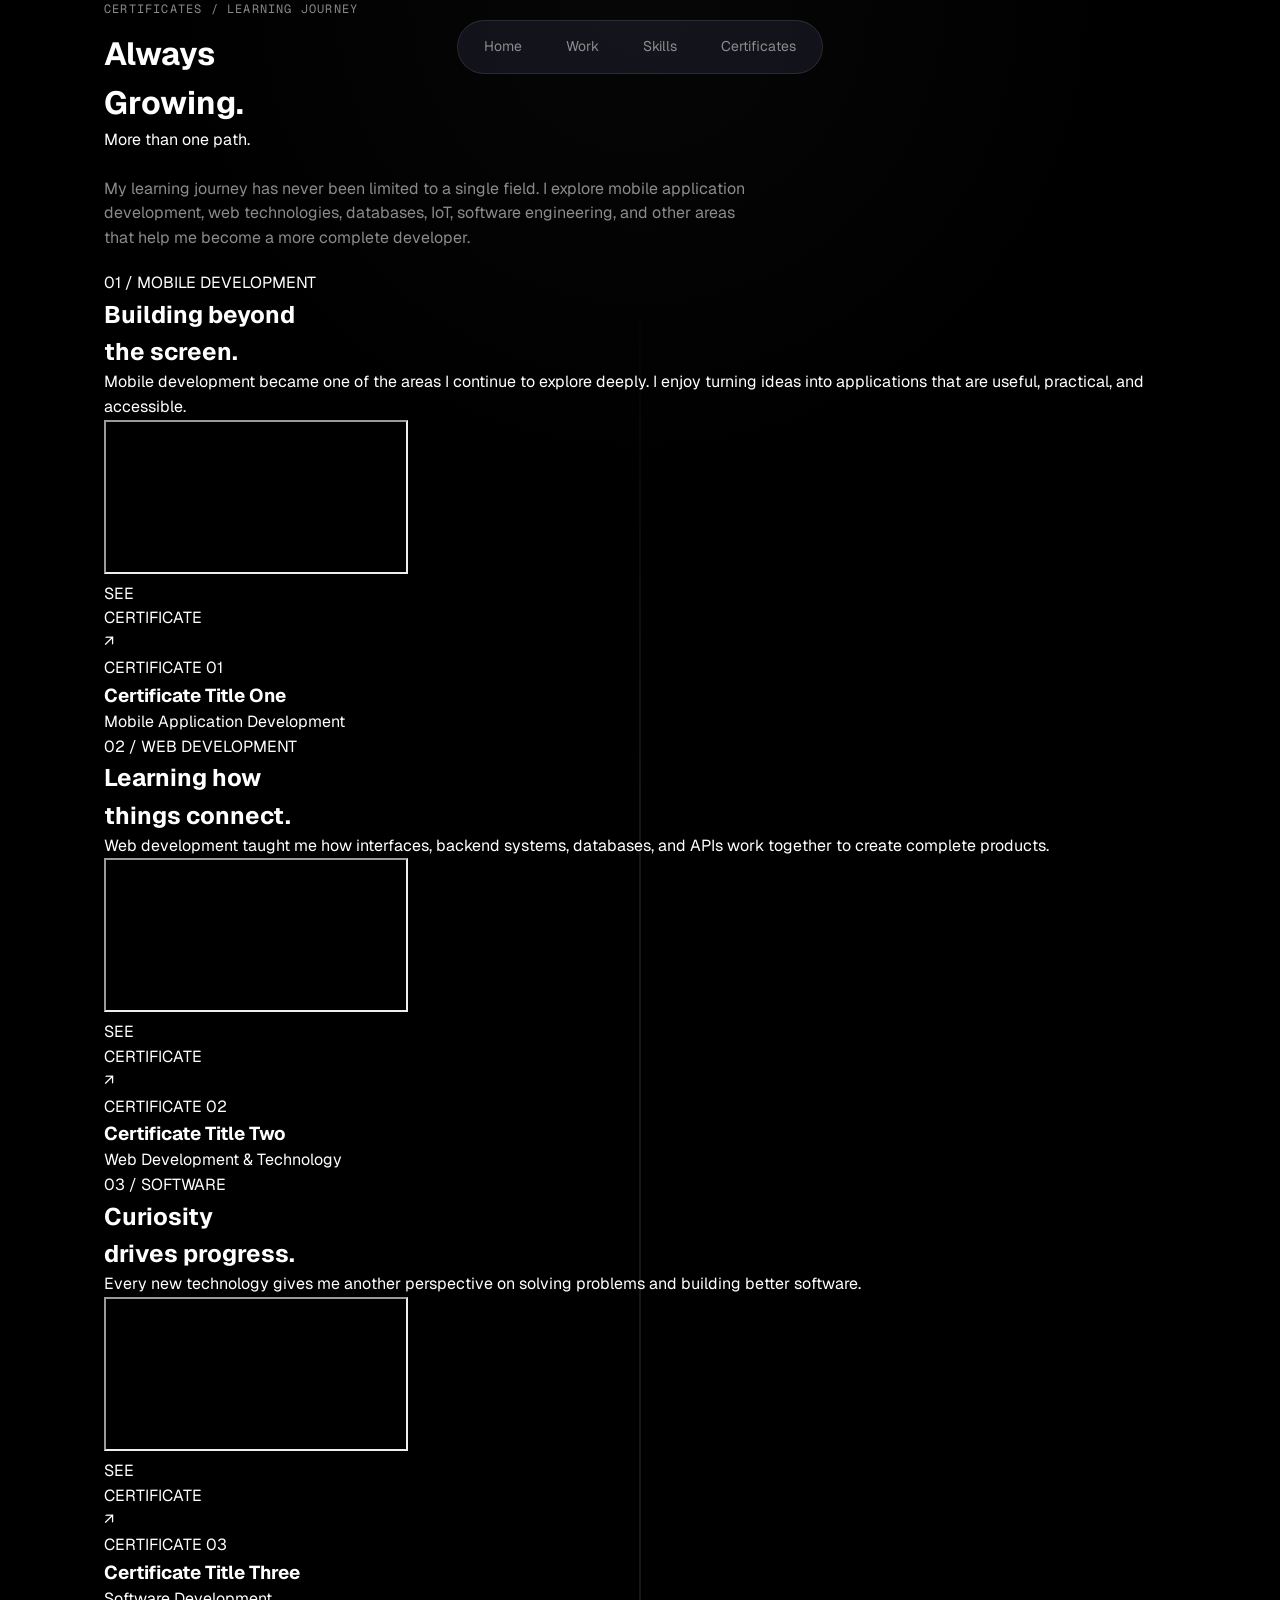
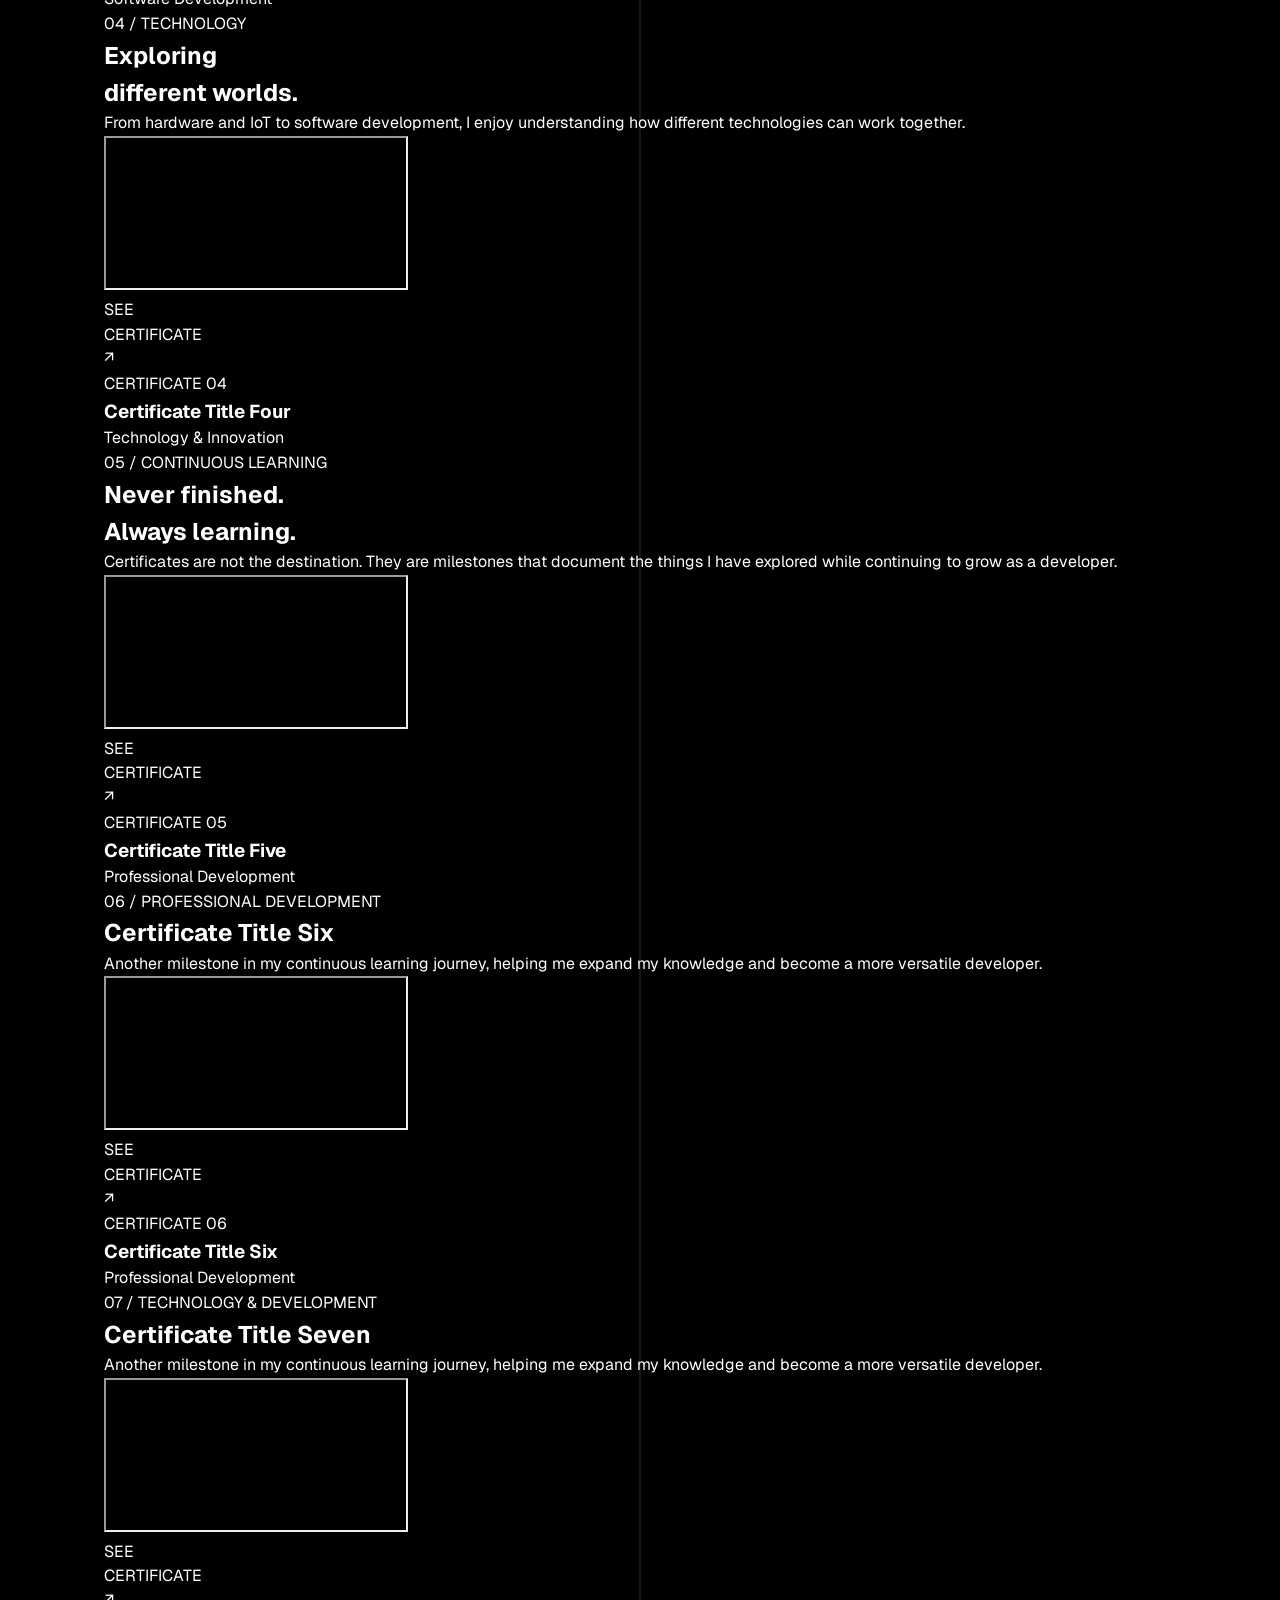
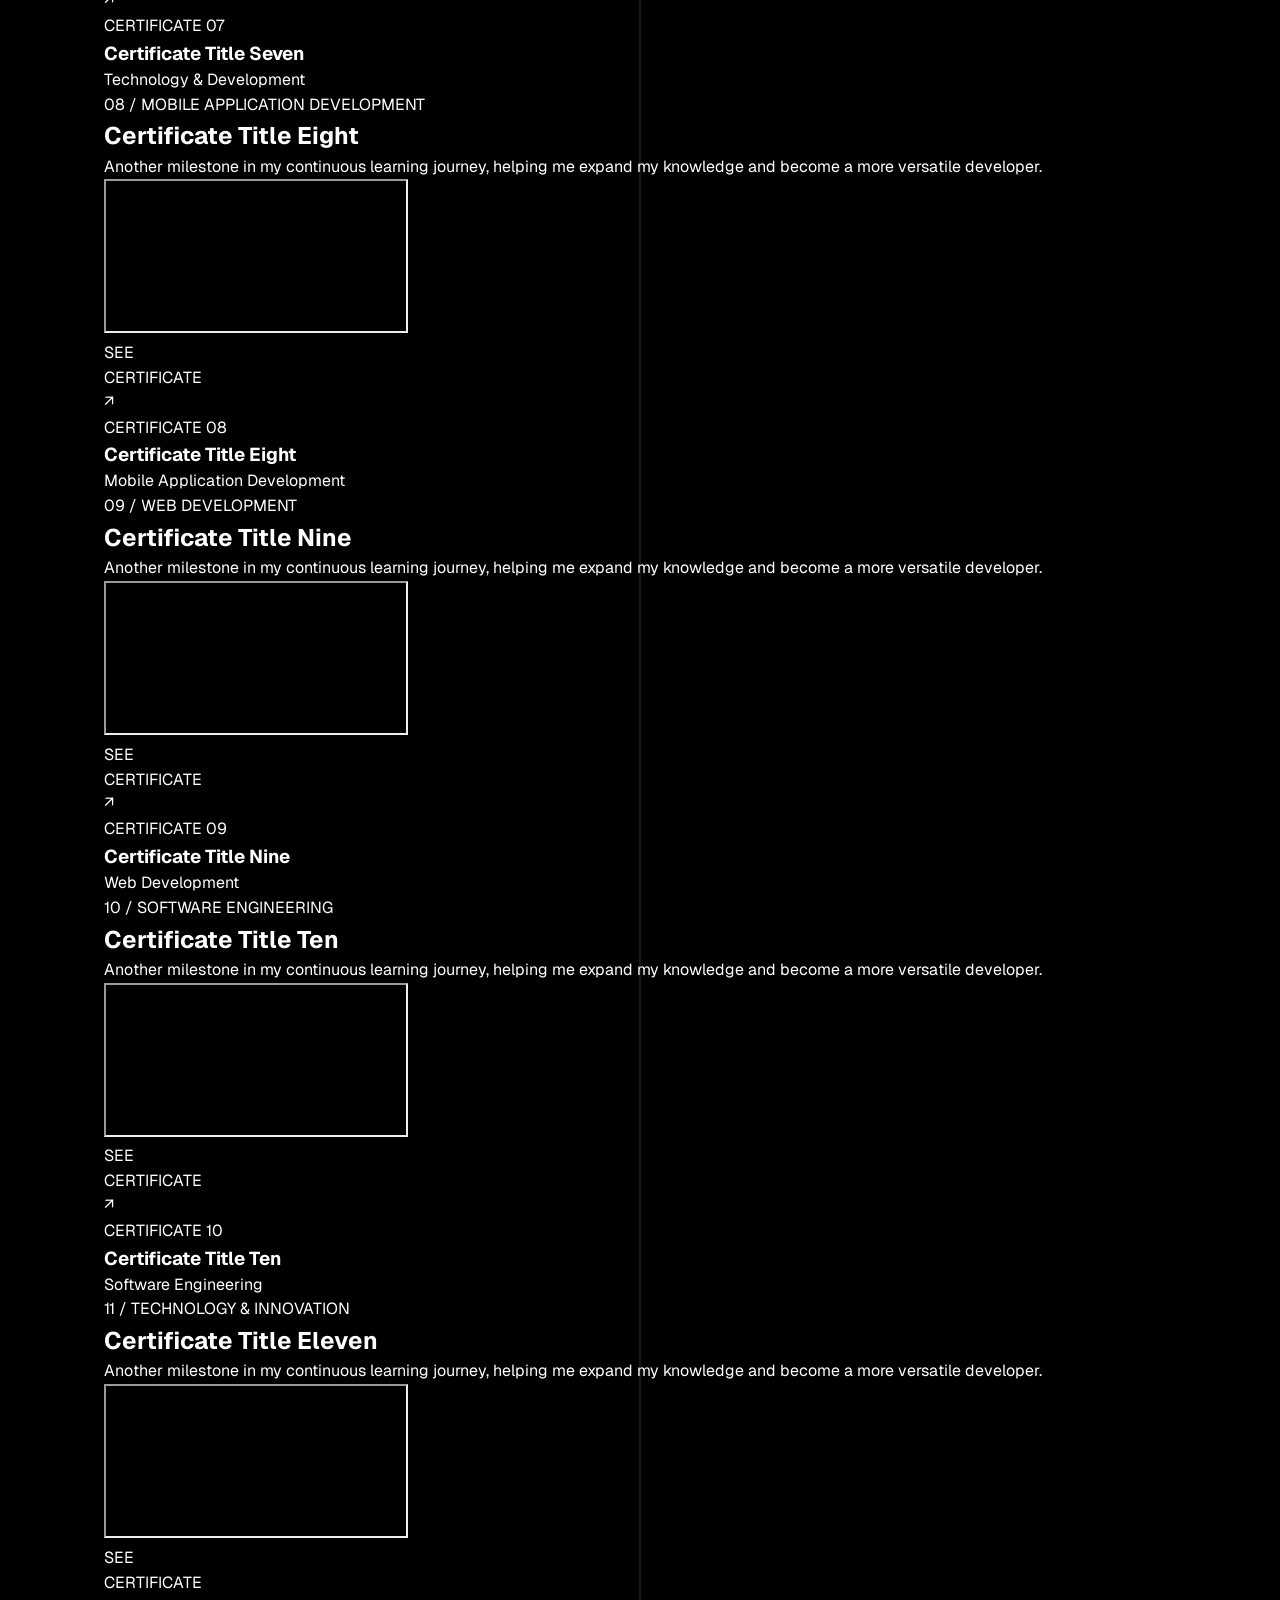
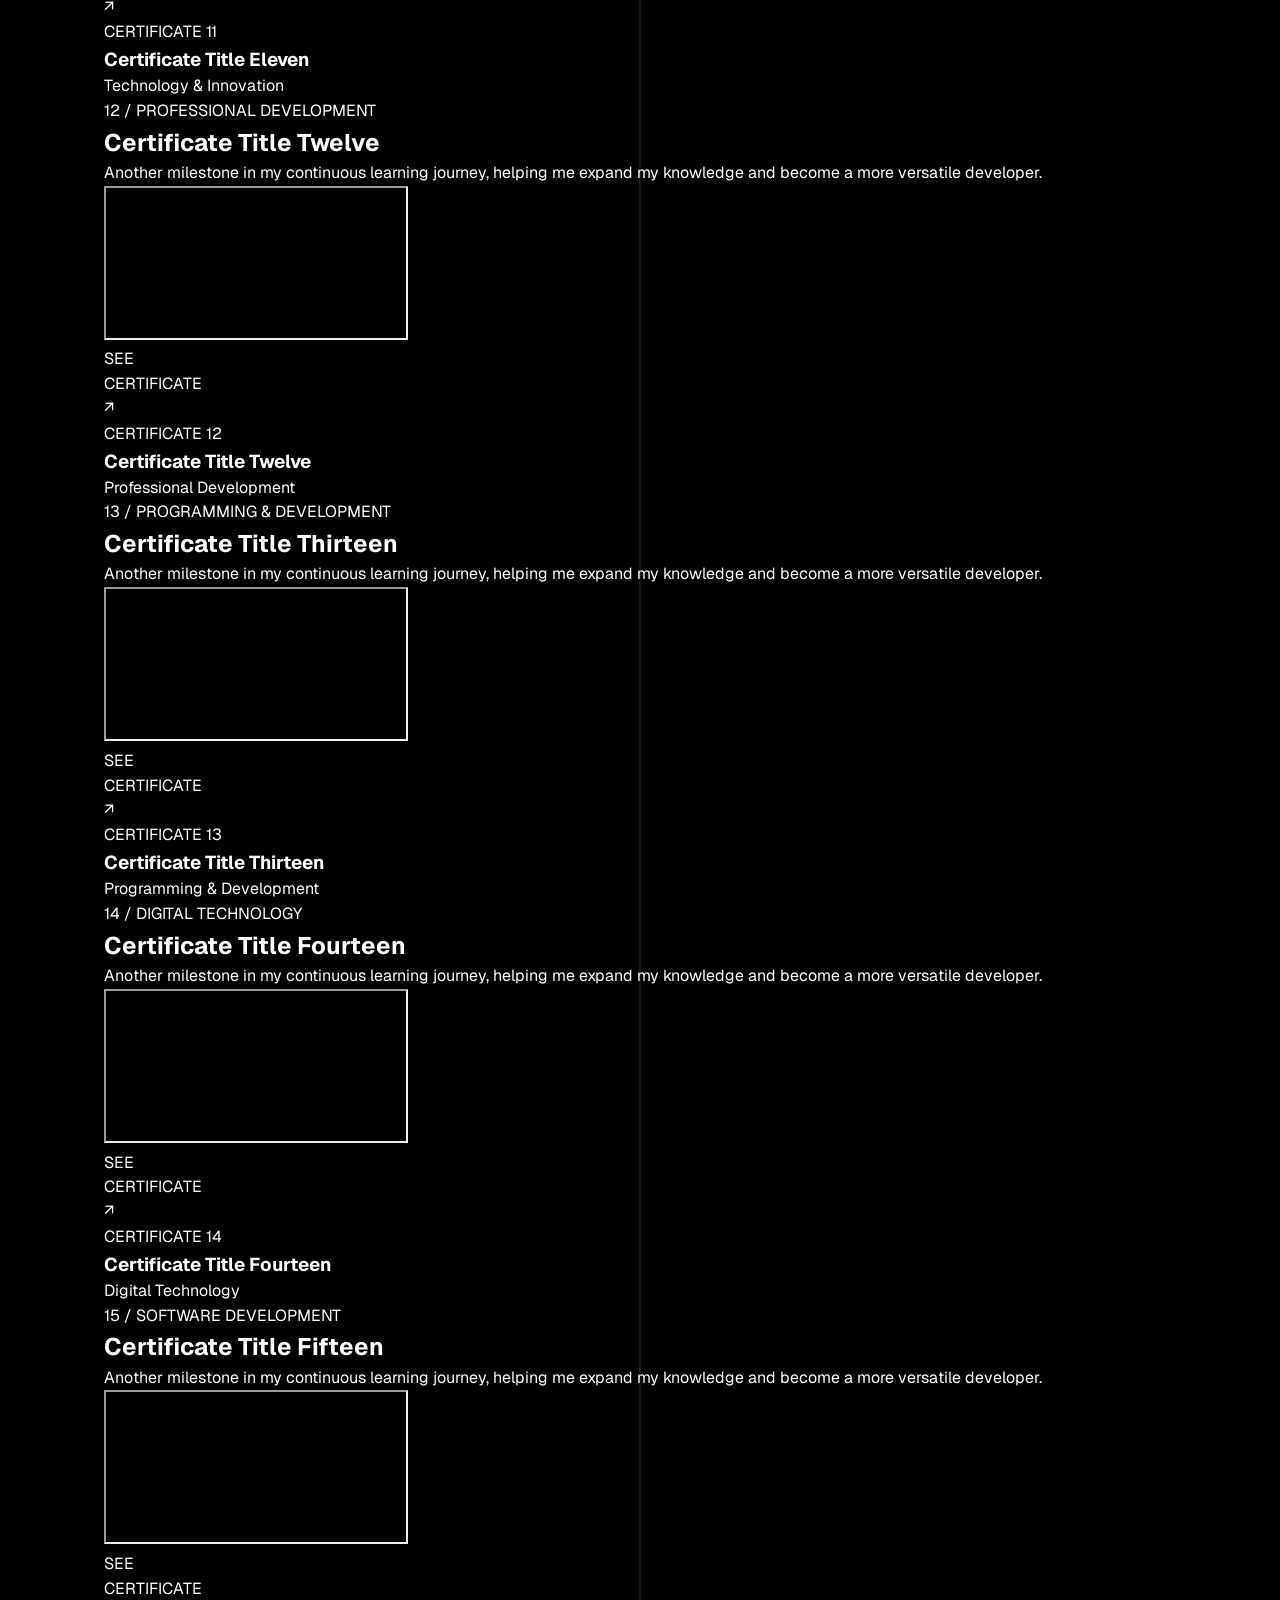
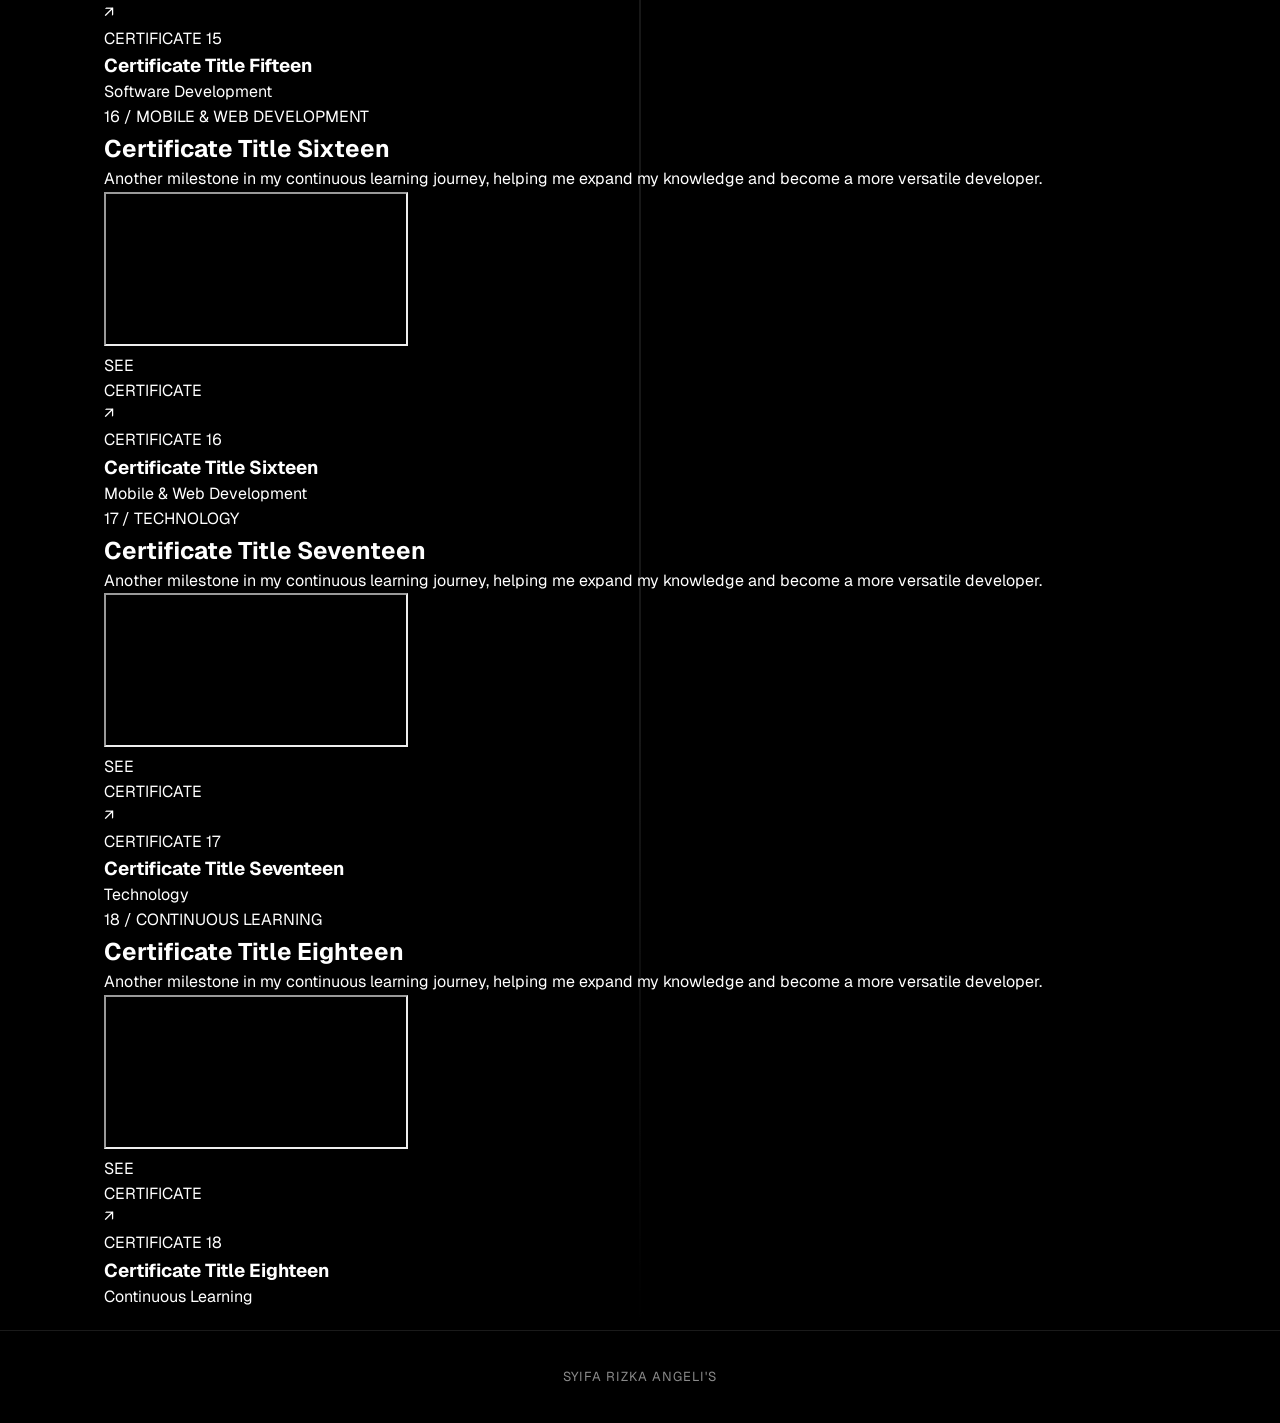
==== certificates.html @ 73da3a34 "rusak" ====
<!DOCTYPE html>
<html lang="en">
<head>
<meta charset="UTF-8">
<meta name="viewport" content="width=device-width, initial-scale=1, maximum-scale=5">

<title>Certificates — Syifara</title>

<meta
  name="description"
  content="Certificates and continuous learning journey of Syifa Rizka Angeli."
>

<link rel="preconnect" href="https://fonts.googleapis.com">
<link rel="preconnect" href="https://fonts.gstatic.com" crossorigin>

<link
  href="https://fonts.googleapis.com/css2?family=Geist:wght@400;500;600;700&family=Geist+Mono:wght@400;500&family=Instrument+Serif:ital@1&display=swap"
  rel="stylesheet"
>

<link rel="stylesheet" href="certificates.css">
<link rel="stylesheet" href="style.css">
</head>

<body>

<div class="grain"></div>

<header>
  <nav class="wrap">
    <div class="nav-pill">
  <a href="index.html">Home</a>
  <a href="index.html#projects">Work</a>
  <a href="index.html#skills">Skills</a>
  <a href="certificates.html">Certificates</a>
</div>
  </nav>
</header>


<main class="cert-page">

  <div class="wrap">

    <div class="cert-page-header">

      <span class="sec-eyebrow">
        CERTIFICATES / LEARNING JOURNEY
      </span>

      <h1>
        Always<br>
        Growing.
      </h1>

      <div class="script">
        More than one path.
      </div>

      <p style="margin-top:24px;color:var(--text-dim);max-width:650px;">
        My learning journey has never been limited to a single field.
        I explore mobile application development, web technologies,
        databases, IoT, software engineering, and other areas that
        help me become a more complete developer.
      </p>

    </div>


    <div class="cert-timeline">


      <!-- 01 -->

      <article class="cert-timeline-item">

        <div class="cert-story left">

          <div class="story-number">01 / MOBILE DEVELOPMENT</div>

          <h2>
            Building beyond<br>
            the screen.
          </h2>

          <p>
            Mobile development became one of the areas I continue to
            explore deeply. I enjoy turning ideas into applications
            that are useful, practical, and accessible.
          </p>

        </div>

        <div class="cert-timeline-dot"></div>

        <div class="cert-document">

          <div class="cert-document-card">

            <div class="cert-document-preview">

              <iframe
                src="certified/certificate-01.pdf#toolbar=0&navpanes=0&scrollbar=0"
                title="Certificate 01"
              ></iframe>

              <div class="cert-pointer">
                SEE<br>
                CERTIFICATE<br>
                ↗
              </div>

            </div>

            <div class="cert-document-meta">

              <span>CERTIFICATE 01</span>

              <h3>Certificate Title One</h3>

              <p>Mobile Application Development</p>

            </div>

          </div>

        </div>

      </article>


      <!-- 02 -->

      <article class="cert-timeline-item">

        <div class="cert-story">

          <div class="story-number">02 / WEB DEVELOPMENT</div>

          <h2>
            Learning how<br>
            things connect.
          </h2>

          <p>
            Web development taught me how interfaces, backend systems,
            databases, and APIs work together to create complete products.
          </p>

        </div>

        <div class="cert-timeline-dot"></div>

        <div class="cert-document">

          <div class="cert-document-card">

            <div class="cert-document-preview">

              <iframe
                src="certified/certificate-02.pdf#toolbar=0&navpanes=0&scrollbar=0"
                title="Certificate 02"
              ></iframe>

              <div class="cert-pointer">
                SEE<br>
                CERTIFICATE<br>
                ↗
              </div>

            </div>

            <div class="cert-document-meta">

              <span>CERTIFICATE 02</span>

              <h3>Certificate Title Two</h3>

              <p>Web Development &amp; Technology</p>

            </div>

          </div>

        </div>

      </article>


      <!-- 03 -->

      <article class="cert-timeline-item">

        <div class="cert-story left">

          <div class="story-number">03 / SOFTWARE</div>

          <h2>
            Curiosity<br>
            drives progress.
          </h2>

          <p>
            Every new technology gives me another perspective on solving
            problems and building better software.
          </p>

        </div>

        <div class="cert-timeline-dot"></div>

        <div class="cert-document">

          <div class="cert-document-card">

            <div class="cert-document-preview">

              <iframe
                src="certified/certificate-03.pdf#toolbar=0&navpanes=0&scrollbar=0"
                title="Certificate 03"
              ></iframe>

              <div class="cert-pointer">
                SEE<br>
                CERTIFICATE<br>
                ↗
              </div>

            </div>

            <div class="cert-document-meta">

              <span>CERTIFICATE 03</span>

              <h3>Certificate Title Three</h3>

              <p>Software Development</p>

            </div>

          </div>

        </div>

      </article>


      <!-- 04 -->

      <article class="cert-timeline-item">

        <div class="cert-story">

          <div class="story-number">04 / TECHNOLOGY</div>

          <h2>
            Exploring<br>
            different worlds.
          </h2>

          <p>
            From hardware and IoT to software development, I enjoy
            understanding how different technologies can work together.
          </p>

        </div>

        <div class="cert-timeline-dot"></div>

        <div class="cert-document">

          <div class="cert-document-card">

            <div class="cert-document-preview">

              <iframe
                src="certified/certificate-04.pdf#toolbar=0&navpanes=0&scrollbar=0"
                title="Certificate 04"
              ></iframe>

              <div class="cert-pointer">
                SEE<br>
                CERTIFICATE<br>
                ↗
              </div>

            </div>

            <div class="cert-document-meta">

              <span>CERTIFICATE 04</span>

              <h3>Certificate Title Four</h3>

              <p>Technology &amp; Innovation</p>

            </div>

          </div>

        </div>

      </article>


      <!-- 05 -->

      <article class="cert-timeline-item">

        <div class="cert-story left">

          <div class="story-number">05 / CONTINUOUS LEARNING</div>

          <h2>
            Never finished.<br>
            Always learning.
          </h2>

          <p>
            Certificates are not the destination. They are milestones
            that document the things I have explored while continuing
            to grow as a developer.
          </p>

        </div>

        <div class="cert-timeline-dot"></div>

        <div class="cert-document">

          <div class="cert-document-card">

            <div class="cert-document-preview">

              <iframe
                src="certified/certificate-05.pdf#toolbar=0&navpanes=0&scrollbar=0"
                title="Certificate 05"
              ></iframe>

              <div class="cert-pointer">
                SEE<br>
                CERTIFICATE<br>
                ↗
              </div>

            </div>

            <div class="cert-document-meta">

              <span>CERTIFICATE 05</span>

              <h3>Certificate Title Five</h3>

              <p>Professional Development</p>

            </div>

          </div>

        </div>

      </article>


      <!-- 06 - 18 -->

      <script>

        const certificates = [
          ["06","Certificate Title Six","Professional Development"],
          ["07","Certificate Title Seven","Technology & Development"],
          ["08","Certificate Title Eight","Mobile Application Development"],
          ["09","Certificate Title Nine","Web Development"],
          ["10","Certificate Title Ten","Software Engineering"],
          ["11","Certificate Title Eleven","Technology & Innovation"],
          ["12","Certificate Title Twelve","Professional Development"],
          ["13","Certificate Title Thirteen","Programming & Development"],
          ["14","Certificate Title Fourteen","Digital Technology"],
          ["15","Certificate Title Fifteen","Software Development"],
          ["16","Certificate Title Sixteen","Mobile & Web Development"],
          ["17","Certificate Title Seventeen","Technology"],
          ["18","Certificate Title Eighteen","Continuous Learning"]
        ];

        const timeline = document.querySelector(".cert-timeline");

        certificates.forEach((cert, index) => {

          const [number,title,category] = cert;

          const left = index % 2 === 0;

          const item = document.createElement("article");

          item.className = "cert-timeline-item";

          item.innerHTML = `

            <div class="cert-story ${left ? "left" : ""}">

              <div class="story-number">
                ${number} / ${category.toUpperCase()}
              </div>

              <h2>
                ${title}
              </h2>

              <p>
                Another milestone in my continuous learning journey,
                helping me expand my knowledge and become a more
                versatile developer.
              </p>

            </div>

            <div class="cert-timeline-dot"></div>

            <div class="cert-document">

              <div class="cert-document-card">

                <div class="cert-document-preview">

                  <iframe
                    src="certified/certificate-${number}.pdf#toolbar=0&navpanes=0&scrollbar=0"
                    title="${title}"
                  ></iframe>

                  <div class="cert-pointer">
                    SEE<br>
                    CERTIFICATE<br>
                    ↗
                  </div>

                </div>

                <div class="cert-document-meta">

                  <span>CERTIFICATE ${number}</span>

                  <h3>${title}</h3>

                  <p>${category}</p>

                </div>

              </div>

            </div>
          `;

          timeline.appendChild(item);

        });

      </script>

    </div>

  </div>

</main>


<footer>
  <div class="wrap">
    <p>SYIFA RIZKA ANGELI'S</p>
  </div>
</footer>

<script src="script.js"></script>
<script src="certificates.js"></script>

</body>
</html>
---- certificates.css ----
/* =========================================================
   CERTIFICATES — ANIMATED CARDS
   ========================================================= */

#certificates {
  position: relative;
  padding: 130px 0;
  overflow: hidden;
}

.cert-section-head {
  max-width: 720px;
  margin-bottom: 70px;
}

.cert-section-head .eyebrow {
  font-family: 'Geist Mono', monospace;
  font-size: 11px;
  color: var(--accent2);
  text-transform: uppercase;
  letter-spacing: .14em;
  margin-bottom: 15px;
}

.cert-section-head h2 {
  font-size: clamp(44px, 7vw, 82px);
  line-height: .95;
  letter-spacing: -.04em;
  text-transform: uppercase;
  margin-bottom: 18px;
}

.cert-section-head h2 span {
  font-family: 'Instrument Serif', serif;
  font-style: italic;
  font-weight: 400;
  color: var(--text-dim);
  text-transform: none;
}

.cert-section-head p {
  max-width: 600px;
  color: var(--text-dim);
  font-size: 16px;
}


/* TIMELINE */

.cert-list {
  position: relative;
  max-width: 1000px;
  margin: auto;
  padding: 20px 0;
}

.cert-list::before {
  content: "";
  position: absolute;
  left: 50%;
  top: 0;
  bottom: 0;
  width: 1px;

  background: linear-gradient(
    to bottom,
    transparent,
    rgba(255,255,255,.18) 8%,
    rgba(255,255,255,.18) 92%,
    transparent
  );
}


/* CARD */

.cert-card {
  position: relative;

  width: calc(50% - 70px);
  margin-bottom: 80px;

  padding: 28px;

  background:
    linear-gradient(
      145deg,
      rgba(255,255,255,.07),
      rgba(255,255,255,.025)
    );

  border: 1px solid var(--line);
  border-radius: 24px;

  transition:
    transform .45s cubic-bezier(.2,.8,.2,1),
    border-color .3s ease,
    box-shadow .3s ease;

  overflow: hidden;
}

.cert-card:nth-child(odd) {
  margin-left: 0;
}

.cert-card:nth-child(even) {
  margin-left: calc(50% + 70px);
}


/* glowing background */

.cert-card::before {
  content: "";

  position: absolute;

  width: 180px;
  height: 180px;

  border-radius: 50%;

  background: var(--accent);
  opacity: 0;

  filter: blur(80px);

  transition: opacity .4s ease;

  pointer-events: none;
}

.cert-card:nth-child(odd)::before {
  right: -80px;
  top: -80px;
}

.cert-card:nth-child(even)::before {
  left: -80px;
  bottom: -80px;
}

.cert-card:hover::before {
  opacity: .15;
}

.cert-card:hover {
  transform: translateY(-10px);
  border-color: rgba(124,92,255,.45);

  box-shadow:
    0 30px 80px rgba(0,0,0,.45),
    0 0 50px rgba(124,92,255,.07);
}


/* CENTER DOT */

.cert-card::after {
  content: "";

  position: absolute;

  top: 38px;

  width: 12px;
  height: 12px;

  border-radius: 50%;

  background: #000;
  border: 2px solid var(--accent2);

  box-shadow:
    0 0 0 7px rgba(62,207,110,.08),
    0 0 20px rgba(62,207,110,.3);

  z-index: 5;
}

.cert-card:nth-child(odd)::after {
  right: -77px;
}

.cert-card:nth-child(even)::after {
  left: -77px;
}

.cert-card:hover::after {
  background: var(--accent2);
  transform: scale(1.25);
}


/* NUMBER */

.cert-index {
  display: flex;
  align-items: center;
  justify-content: space-between;

  margin-bottom: 30px;

  font-family: 'Geist Mono', monospace;
  font-size: 11px;
  color: var(--text-dim);
  letter-spacing: .1em;
}

.cert-index span:first-child {
  color: var(--accent2);
}


/* TITLE */

.cert-card h3 {
  font-size: clamp(22px, 3vw, 32px);
  line-height: 1.05;
  letter-spacing: -.025em;
  margin-bottom: 14px;
}

.cert-card p {
  color: var(--text-dim);
  font-size: 14px;
  line-height: 1.7;
}


/* META */

.cert-meta {
  display: flex;
  flex-wrap: wrap;
  gap: 8px;

  margin-top: 24px;
}

.cert-meta span {
  padding: 7px 11px;

  border: 1px solid var(--line);
  border-radius: 100px;

  color: var(--text-dim);

  font-family: 'Geist Mono', monospace;
  font-size: 10px;
}


/* VIEW PDF */

.cert-view {
  display: inline-flex;
  align-items: center;
  gap: 8px;

  margin-top: 26px;

  font-family: 'Geist Mono', monospace;
  font-size: 11px;

  color: var(--text);

  transition: .25s ease;
}

.cert-view span {
  display: flex;
  align-items: center;
  justify-content: center;

  width: 26px;
  height: 26px;

  border-radius: 50%;

  background: var(--surface-2);
  border: 1px solid var(--line);

  transition: .25s ease;
}

.cert-card:hover .cert-view span {
  background: var(--accent2);
  color: #000;
  transform: rotate(45deg);
}


/* REVEAL ANIMATION */

.cert-card {
  opacity: 0;
  transform: translateY(50px);
}

.cert-card.show {
  opacity: 1;
  transform: translateY(0);
}

.cert-card:nth-child(odd) {
  transition:
    opacity .7s ease,
    transform .7s cubic-bezier(.2,.8,.2,1),
    border-color .3s ease,
    box-shadow .3s ease;
}

.cert-card:nth-child(even) {
  transition:
    opacity .7s .12s ease,
    transform .7s .12s cubic-bezier(.2,.8,.2,1),
    border-color .3s ease,
    box-shadow .3s ease;
}


/* MOBILE */

@media(max-width:800px) {

  #certificates {
    padding: 80px 0;
  }

  .cert-section-head {
    margin-bottom: 50px;
  }

  .cert-list::before {
    left: 8px;
  }

  .cert-card,
  .cert-card:nth-child(odd),
  .cert-card:nth-child(even) {

    width: calc(100% - 35px);

    margin-left: 35px;
    margin-bottom: 35px;

    padding: 23px;

    border-radius: 20px;
  }

  .cert-card::after,
  .cert-card:nth-child(odd)::after,
  .cert-card:nth-child(even)::after {

    left: -35px;
    right: auto;

    top: 30px;
  }

  .cert-card h3 {
    font-size: 24px;
  }
}


/* REDUCED MOTION */

@media(prefers-reduced-motion: reduce) {

  .cert-card,
  .cert-card.show {
    opacity: 1;
    transform: none;
    transition: none;
  }

}
---- style.css ----
:root{

  --bg:#000000;
  --bg-alt:#0a0a0a;
  --surface:#111111;
  --surface-2:#181818;

  --text:#ffffff;
  --text-dim:#8a8a8a;

  --accent:#7c5cff;
  --accent-soft:rgba(124,92,255,.10);
  --accent2:#3ecf6e;
  --wa:#25d366;

  --line:rgba(255,255,255,.10);

  --radius:14px;
}


/* =========================================================
   RESET
========================================================= */

*{
  margin:0;
  padding:0;
  box-sizing:border-box;
}

html{
  scroll-behavior:smooth;
}

body{

  background:var(--bg);
  color:var(--text);

  font-family:'Geist',sans-serif;

  line-height:1.55;

  overflow-x:hidden;

  cursor:default;
}

::selection{
  background:var(--text);
  color:#000;
}

h1,
h2,
h3,
.display{
  font-family:'Geist',sans-serif;
}

.mono{
  font-family:'Geist Mono',monospace;
}

a{
  color:inherit;
  text-decoration:none;
}

img{
  max-width:100%;
  display:block;
}

.wrap{
  max-width:1120px;
  margin:0 auto;
  padding:0 24px;
}

section{
  position:relative;
  padding:120px 0;
}

@media(max-width:700px){

  section{
    padding:64px 0;
  }

}


/* =========================================================
   GRAIN
========================================================= */

.grain{

  position:fixed;
  inset:0;

  pointer-events:none;

  z-index:100;

  opacity:.5;

  background-image:
    radial-gradient(
      circle at 50% 0%,
      rgba(255,255,255,.05),
      transparent 45%
    );

}


/* =========================================================
   NAV
========================================================= */

header{

  position:fixed;

  top:20px;
  left:0;
  right:0;

  z-index:50;

}

nav.wrap{

  display:flex;
  align-items:center;
  justify-content:center;

}

.nav-pill{

  display:flex;
  align-items:center;
  gap:4px;

  background:rgba(20,20,31,.75);

  backdrop-filter:blur(14px);
  -webkit-backdrop-filter:blur(14px);

  border:1px solid var(--line);

  border-radius:100px;

  padding:6px;

  box-shadow:
    0 10px 40px rgba(0,0,0,.35);

}

.nav-pill a{

  padding:9px 20px;

  border-radius:100px;

  font-size:14px;

  color:var(--text-dim);

  transition:
    color .2s ease,
    background .2s ease,
    transform .2s ease;

}

.nav-pill a:hover{

  color:var(--text);

  background:rgba(255,255,255,.06);

}

.nav-pill a.active{

  background:#fff;

  color:#0a0a0f;

  font-weight:600;

}

@media(max-width:650px){

  .nav-pill a{

    padding:8px 11px;

    font-size:12px;

  }

}


/* =========================================================
   HERO
========================================================= */

.hero{

  min-height:100vh;

  display:flex;
  flex-direction:column;

  align-items:center;
  justify-content:center;

  text-align:center;

  position:relative;
  z-index:1;

  padding:140px 24px 80px;

}

@media(max-width:700px){

  .hero{

    min-height:auto;

    padding:118px 20px 56px;

  }

}

.hero-badge{

  display:inline-flex;

  align-items:center;

  gap:8px;

  font-family:'Geist Mono';

  font-size:12.5px;

  color:var(--text);

  background:var(--surface);

  border:1px solid var(--line);

  padding:8px 8px 8px 16px;

  border-radius:100px;

  margin-bottom:34px;

  transition:
    .2s border-color,
    .2s transform;

}

.hero-badge:hover{

  border-color:var(--accent2);

  transform:translateY(-2px);

}

.hero-badge .chevron{

  width:22px;
  height:22px;

  border-radius:50%;

  background:var(--surface-2);

  display:flex;

  align-items:center;
  justify-content:center;

  font-size:11px;

}

.hero h1{

  font-size:clamp(72px,16vw,220px);

  line-height:.88;

  font-weight:700;

  letter-spacing:-.03em;

  color:#fff;

  text-transform:uppercase;

}

.hero .lead{

  font-family:'Geist Mono';

  font-size:clamp(13px,1.6vw,17px);

  letter-spacing:.28em;

  color:var(--text-dim);

  text-transform:uppercase;

  margin-top:44px;

}

.hero .script{

  font-family:'Instrument Serif',serif;

  font-style:italic;

  font-weight:400;

  font-size:clamp(32px,6vw,68px);

  color:#fff;

  margin-top:6px;

  letter-spacing:.01em;

}


/* =========================================================
   MARQUEE
========================================================= */

.marquee-wrap{

  border-top:1px solid var(--line);

  border-bottom:1px solid var(--line);

  overflow:hidden;

  padding:22px 0;

  background:var(--bg-alt);

  position:relative;

}

.marquee-wrap::after{

  content:"";

  position:absolute;

  left:0;
  top:0;

  height:2px;
  width:100%;

  background:
    linear-gradient(
      90deg,
      transparent,
      var(--accent2),
      var(--accent),
      transparent
    );

  background-size:200% 100%;

  animation:sheen 5s linear infinite;

}

@keyframes sheen{

  0%{
    background-position:200% 0;
  }

  100%{
    background-position:-200% 0;
  }

}

.marquee{

  display:flex;

  width:max-content;

  animation:scroll 32s linear infinite;

}

@keyframes scroll{

  from{
    transform:translateX(0);
  }

  to{
    transform:translateX(-50%);
  }

}

.marquee span{

  font-family:'Geist Mono';

  font-size:14px;

  color:var(--text-dim);

  padding:0 22px;

  white-space:nowrap;

  border-right:1px solid var(--line);

}

.marquee span.accent{
  color:var(--accent2);
}

@media(prefers-reduced-motion:reduce){

  .marquee{
    animation:none;
  }

  .marquee-wrap::after{
    animation:none;
  }

}


/* =========================================================
   SECTION HEAD
========================================================= */

.sec-head{

  margin-bottom:56px;

  max-width:600px;

}

@media(max-width:700px){

  .sec-head{
    margin-bottom:34px;
  }

}

.sec-head-center{

  max-width:100%;

  text-align:center;

  margin-left:auto;
  margin-right:auto;

}

.sec-head-center .sec-eyebrow{

  justify-content:center;

  display:flex;

}

.sec-eyebrow{

  font-family:'Geist Mono';

  font-size:12px;

  color:var(--text-dim);

  letter-spacing:.1em;

  margin-bottom:10px;

  display:block;

}

.sec-head h2{

  font-size:clamp(30px,4vw,44px);

  font-weight:600;

  letter-spacing:-.01em;

  margin-bottom:14px;

}

.sec-head p{

  color:var(--text-dim);

  font-size:16px;

}

.hero-heading{

  font-size:clamp(40px,6.5vw,72px);

  font-weight:800;

  line-height:1.02;

  text-transform:uppercase;

  letter-spacing:-.02em;

  margin-bottom:10px;

}

.script-line{

  font-family:'Instrument Serif',serif;

  font-style:italic;

  font-weight:400;

  font-size:clamp(22px,3vw,34px);

  color:var(--text-dim);

  margin-bottom:20px;

}


/* =========================================================
   PROJECTS — WHATSAPP ORBIT
========================================================= */

.proj-clock{

  position:relative;

  width:560px;
  height:560px;

  max-width:100%;

  margin:0 auto;

}

.clock-face{

  position:absolute;

  inset:0;

  border-radius:50%;

  border:1px solid var(--line);

  background:
    repeating-conic-gradient(
      var(--line) 0deg 1.2deg,
      transparent 1.2deg 30deg
    );

  animation:spin 90s linear infinite;

}

@keyframes spin{

  from{
    transform:rotate(0deg);
  }

  to{
    transform:rotate(360deg);
  }

}

.clock-center{

  position:absolute;

  top:50%;
  left:50%;

  transform:translate(-50%,-50%);

  width:112px;
  height:112px;

  border-radius:50%;

  background:var(--wa);

  color:#04220f;

  display:flex;

  align-items:center;
  justify-content:center;

  z-index:5;

  box-shadow:
    0 0 0 10px rgba(37,211,102,.14),
    0 0 55px 12px rgba(37,211,102,.55);

  animation:glow 2.6s ease-in-out infinite;

  transition:.25s transform;

}

.clock-center:hover{

  transform:
    translate(-50%,-50%)
    scale(1.06);

}

@keyframes glow{

  0%,100%{

    box-shadow:
      0 0 0 10px rgba(37,211,102,.14),
      0 0 55px 12px rgba(37,211,102,.5);

  }

  50%{

    box-shadow:
      0 0 0 14px rgba(37,211,102,.2),
      0 0 75px 18px rgba(37,211,102,.75);

  }

}

.clock-mark{

  position:absolute;

  transform:translate(-50%,-50%);

  z-index:3;

  font-family:'Geist Mono';

  font-size:11.5px;

  color:var(--text-dim);

  text-align:center;

  max-width:120px;

  transition:
    .2s color,
    .2s transform;

}

.clock-mark:hover{

  color:var(--accent2);

  transform:
    translate(-50%,-50%)
    scale(1.08);

}


/*
   14 PROJECT POSITIONS
*/

.mark-1{
  left:50%;
  top:7%;
}

.mark-2{
  left:73%;
  top:12%;
}

.mark-3{
  left:88%;
  top:28%;
}

.mark-4{
  left:93%;
  top:50%;
}

.mark-5{
  left:88%;
  top:72%;
}

.mark-6{
  left:73%;
  top:88%;
}

.mark-7{
  left:50%;
  top:93%;
}

.mark-8{
  left:27%;
  top:88%;
}

.mark-9{
  left:12%;
  top:72%;
}

.mark-10{
  left:7%;
  top:50%;
}

.mark-11{
  left:12%;
  top:28%;
}

.mark-12{
  left:27%;
  top:12%;
}

.mark-13{
  left:40%;
  top:5%;
}

.mark-14{
  left:60%;
  top:5%;
}


@media(max-width:800px){

  .proj-clock{

    width:440px;
    height:440px;

  }

}

@media(max-width:520px){

  .proj-clock{

    width:100%;
    height:auto;

    aspect-ratio:1/1;

  }

  .clock-center{

    width:88px;
    height:88px;

  }

  .clock-mark{

    font-size:9px;

    max-width:70px;

  }

}


/* =========================================================
   SKILLS
========================================================= */

.skills-flow{

  display:flex;

  flex-direction:column;

  gap:16px;

}

.flow-row{

  overflow:hidden;

  -webkit-mask-image:
    linear-gradient(
      90deg,
      transparent,
      #000 6%,
      #000 94%,
      transparent
    );

  mask-image:
    linear-gradient(
      90deg,
      transparent,
      #000 6%,
      #000 94%,
      transparent
    );

}

.flow-track{

  display:flex;

  gap:14px;

  width:max-content;

  animation:
    flowScroll
    34s
    linear
    infinite;

}

.flow-track.reverse{

  animation-direction:reverse;

}

@keyframes flowScroll{

  from{
    transform:translateX(0);
  }

  to{
    transform:translateX(-50%);
  }

}

.flow-chip{

  display:inline-flex;

  align-items:center;

  gap:9px;

  white-space:nowrap;

  background:var(--surface);

  border:1px solid var(--line);

  border-radius:var(--radius);

  padding:14px 22px;

  font-size:14px;

  color:var(--text);

  transition:
    .2s border-color,
    .2s transform,
    .2s background;

}

.flow-chip i{

  font-style:normal;

  font-size:16px;

}

.flow-chip:hover{

  border-color:var(--accent2);

  background:#151515;

  transform:translateY(-3px);

}

@media(prefers-reduced-motion:reduce){

  .flow-track{
    animation:none;
  }

}


/* =========================================================
   CERTIFICATES SECTION
========================================================= */

.certificates-section{

  position:relative;

  overflow:hidden;

  padding-top:160px;

  padding-bottom:180px;

}


/* INTRO */

.cert-intro{

  max-width:620px;

  margin-bottom:120px;

}

.cert-intro-label{

  font-family:'Geist Mono';

  font-size:11px;

  letter-spacing:.16em;

  color:var(--accent2);

  margin-bottom:22px;

}

.cert-intro .hero-heading{

  font-size:
    clamp(
      52px,
      8vw,
      96px
    );

}

.cert-intro .hero-heading span{

  font-family:'Instrument Serif',serif;

  font-style:italic;

  font-weight:400;

  text-transform:none;

  color:var(--text-dim);

}

.cert-intro-text{

  max-width:560px;

  color:var(--text-dim);

  font-size:16px;

  line-height:1.8;

  margin-top:22px;

}

.cert-status{

  display:inline-flex;

  align-items:center;

  gap:9px;

  margin-top:30px;

  font-family:'Geist Mono';

  font-size:11px;

  color:var(--text-dim);

  border:1px solid var(--line);

  padding:9px 14px;

  border-radius:100px;

  background:rgba(255,255,255,.025);

}

.status-dot{

  width:7px;
  height:7px;

  border-radius:50%;

  background:var(--accent2);

  box-shadow:
    0 0 12px rgba(62,207,110,.8);

  animation:
    statusPulse
    2s
    ease-in-out
    infinite;

}

@keyframes statusPulse{

  0%,100%{
    opacity:.5;
    transform:scale(.8);
  }

  50%{
    opacity:1;
    transform:scale(1.15);
  }

}


/* =========================================================
   CERTIFICATE TIMELINE
========================================================= */

.cert-timeline{

  position:relative;

  width:100%;

  padding:20px 0;

  --train-progress:0;

}


/*
   MAIN VERTICAL RAIL
*/

.cert-timeline::before{

  content:"";

  position:absolute;

  top:0;
  bottom:0;

  left:50%;

  width:1px;

  background:
    linear-gradient(
      to bottom,
      transparent,
      rgba(255,255,255,.18) 8%,
      rgba(255,255,255,.18) 92%,
      transparent
    );

  transform:translateX(-50%);

}


/*
   ACTIVE RAIL
*/

.cert-timeline::after{

  content:"";

  position:absolute;

  top:0;

  left:50%;

  width:2px;

  height:
    calc(
      var(--train-progress) * 100%
    );

  background:
    linear-gradient(
      to bottom,
      var(--accent2),
      var(--accent)
    );

  transform:translateX(-50%);

  box-shadow:
    0 0 18px rgba(124,92,255,.45);

  transition:
    height .08s linear;

}


/* =========================================================
   CERTIFICATE ITEM
========================================================= */

.cert-item{

  position:relative;

  display:grid;

  grid-template-columns:
    1fr
    80px
    1fr;

  gap:40px;

  align-items:center;

  min-height:480px;

}


/*
   alternating content
*/

.cert-item:nth-child(even)
.cert-content{

  grid-column:3;

  grid-row:1;

  text-align:left;

}

.cert-item:nth-child(even)
.cert-card{

  grid-column:1;

  grid-row:1;

}


/* =========================================================
   TRAIN NODE
========================================================= */

.cert-node{

  position:absolute;

  left:50%;
  top:50%;

  transform:
    translate(-50%,-50%);

  width:26px;
  height:26px;

  border-radius:50%;

  background:#000;

  border:1px solid rgba(255,255,255,.25);

  z-index:10;

  display:flex;

  align-items:center;
  justify-content:center;

  transition:
    border-color .3s ease,
    box-shadow .3s ease;

}

.cert-node span{

  width:8px;
  height:8px;

  border-radius:50%;

  background:#333;

  transition:
    background .3s ease,
    box-shadow .3s ease,
    transform .3s ease;

}

.cert-item:hover .cert-node{

  border-color:var(--accent2);

  box-shadow:
    0 0 0 7px rgba(62,207,110,.08),
    0 0 30px rgba(62,207,110,.25);

}

.cert-item:hover .cert-node span{

  background:var(--accent2);

  box-shadow:
    0 0 15px rgba(62,207,110,.8);

  transform:scale(1.25);

}


/* =========================================================
   CERTIFICATE TEXT
========================================================= */

.cert-content{

  grid-column:1;

  grid-row:1;

  padding-right:45px;

}

.cert-item:nth-child(even)
.cert-content{

  padding-right:0;

  padding-left:45px;

}

.cert-meta{

  font-family:'Geist Mono';

  font-size:11px;

  color:var(--accent2);

  letter-spacing:.1em;

  margin-bottom:13px;

}

.cert-content h3{

  font-size:
    clamp(
      23px,
      3vw,
      36px
    );

  line-height:1.1;

  letter-spacing:-.025em;

  margin-bottom:15px;

}

.cert-description{

  color:var(--text-dim);

  font-size:14px;

  max-width:390px;

  line-height:1.8;

}


/* =========================================================
   CERTIFICATE CARD
========================================================= */

.cert-card{

  grid-column:3;

  grid-row:1;

  width:100%;

  max-width:430px;

  justify-self:start;

  background:var(--surface);

  border:1px solid var(--line);

  border-radius:22px;

  overflow:hidden;

  position:relative;

  cursor:none;

  transition:
    transform .45s cubic-bezier(.2,.8,.2,1),
    border-color .35s ease,
    box-shadow .35s ease;

}

.cert-item:nth-child(even)
.cert-card{

  justify-self:end;

}

.cert-card:hover{

  transform:
    translateY(-8px)
    rotate(-1deg);

  border-color:
    rgba(124,92,255,.5);

  box-shadow:
    0 30px 80px rgba(0,0,0,.45),
    0 0 45px rgba(124,92,255,.08);

}


/* =========================================================
   PDF PREVIEW
========================================================= */

.cert-preview{

  position:relative;

  width:100%;

  aspect-ratio:1.414 / 1;

  overflow:hidden;

  background:#111;

}


/*
   PDF iframe
*/

.cert-preview iframe{

  width:100%;

  height:100%;

  border:0;

  display:block;

  background:#fff;

  pointer-events:none;

}


/*
   PDF COVER
*/

.cert-overlay{

  position:absolute;

  inset:0;

  display:flex;

  align-items:center;

  justify-content:center;

  background:
    linear-gradient(
      135deg,
      rgba(0,0,0,.12),
      rgba(0,0,0,.5)
    );

  opacity:0;

  transition:
    opacity .3s ease;

  pointer-events:none;

}

.cert-card:hover .cert-overlay{

  opacity:1;

}

.cert-overlay span{

  font-family:'Geist Mono';

  font-size:10px;

  letter-spacing:.12em;

  color:#fff;

  background:rgba(0,0,0,.7);

  border:1px solid rgba(255,255,255,.18);

  backdrop-filter:blur(10px);

  padding:10px 14px;

  border-radius:100px;

}


/* =========================================================
   CERT CARD BOTTOM
========================================================= */

.cert-card-bottom{

  display:flex;

  align-items:center;

  justify-content:space-between;

  gap:15px;

  padding:16px 18px;

  border-top:1px solid var(--line);

  background:
    linear-gradient(
      180deg,
      #141414,
      #101010
    );

}

.cert-card-bottom span:first-child{

  font-family:'Geist Mono';

  font-size:11px;

  color:var(--text-dim);

  letter-spacing:.05em;

}

.cert-card-bottom span:last-child{

  width:27px;
  height:27px;

  border-radius:50%;

  display:flex;

  align-items:center;
  justify-content:center;

  background:var(--surface-2);

  color:var(--text);

  font-size:12px;

  transition:
    transform .25s ease,
    background .25s ease;

}

.cert-card:hover
.cert-card-bottom span:last-child{

  transform:rotate(45deg);

  background:var(--accent);

}


/* =========================================================
   SEE CERT CURSOR
========================================================= */

#certCursor{

  position:fixed;

  left:0;
  top:0;

  width:82px;
  height:82px;

  border-radius:50%;

  background:#fff;

  color:#000;

  display:flex;

  flex-direction:column;

  align-items:center;
  justify-content:center;

  pointer-events:none;

  z-index:9999;

  opacity:0;

  transform:
    translate(-50%,-50%)
    scale(.5);

  transition:
    opacity .2s ease,
    transform .25s cubic-bezier(.2,.8,.2,1);

  mix-blend-mode:normal;

}

#certCursor.show{

  opacity:1;

  transform:
    translate(-50%,-50%)
    scale(1);

}

#certCursor span{

  font-family:'Geist Mono';

  font-size:9px;

  letter-spacing:.1em;

  line-height:1;

}

#certCursor strong{

  font-size:13px;

  line-height:1;

  margin-top:4px;

}

#certCursor.clicked{

  transform:
    translate(-50%,-50%)
    scale(.8);

}

@media(max-width:800px){

  #certCursor{
    display:none;
  }

  .cert-card{
    cursor:pointer;
  }

}


/* =========================================================
   ALL CERTIFICATES BUTTON
========================================================= */

.cert-more{

  display:flex;

  justify-content:center;

  margin-top:80px;

}

.cert-more-button{

  display:inline-flex;

  align-items:center;

  gap:14px;

  border:1px solid var(--line);

  background:var(--surface);

  border-radius:100px;

  padding:14px 16px 14px 22px;

  font-family:'Geist Mono';

  font-size:12px;

  color:var(--text);

  transition:
    border-color .25s ease,
    transform .25s ease,
    background .25s ease;

}

.cert-more-button:hover{

  border-color:var(--accent);

  background:#151515;

  transform:translateY(-3px);

}

.cert-more-arrow{

  width:30px;
  height:30px;

  border-radius:50%;

  display:flex;

  align-items:center;
  justify-content:center;

  background:var(--accent);

  color:#fff;

  transition:
    transform .3s ease;

}

.cert-more-button:hover
.cert-more-arrow{

  transform:translateX(3px);

}


/* =========================================================
   CERTIFICATE MOBILE
========================================================= */

@media(max-width:800px){

  .certificates-section{

    padding-top:100px;

    padding-bottom:100px;

  }

  .cert-intro{

    margin-bottom:70px;

  }

  .cert-timeline{

    padding-left:28px;

  }


  /*
     Timeline moves to left
  */

  .cert-timeline::before{

    left:8px;

    transform:none;

  }

  .cert-timeline::after{

    left:8px;

    transform:none;

  }


  .cert-item{

    display:flex;

    flex-direction:column;

    align-items:stretch;

    gap:25px;

    min-height:auto;

    padding-bottom:90px;

    position:relative;

  }


  .cert-node{

    left:8px;

    top:15px;

    transform:
      translate(-50%,0);

    width:22px;
    height:22px;

  }


  .cert-content{

    padding:0 0 0 30px;

    order:1;

  }

  .cert-item:nth-child(even)
  .cert-content{

    padding:
      0 0 0 30px;

    text-align:left;

  }


  .cert-card{

    order:2;

    width:100%;

    max-width:none;

    justify-self:stretch;

  }

  .cert-item:nth-child(even)
  .cert-card{

    justify-self:stretch;

  }

}


/* =========================================================
   VERY SMALL MOBILE
========================================================= */

@media(max-width:500px){

  .wrap{

    padding-left:18px;
    padding-right:18px;

  }

  .cert-intro .hero-heading{

    font-size:48px;

  }

  .cert-intro-text{

    font-size:14px;

  }

  .cert-card{

    border-radius:16px;

  }

  .cert-card-bottom{

    padding:13px 14px;

  }

  .cert-more-button{

    font-size:10px;

    padding-left:17px;

  }

}


/* =========================================================
   FOOTER
========================================================= */

footer{

  border-top:1px solid var(--line);

  padding:36px 0;

}

footer .wrap{

  text-align:center;

}

footer p{

  font-size:13px;

  color:var(--text-dim);

  letter-spacing:.08em;

}


/* =========================================================
   REDUCED MOTION
========================================================= */

@media(prefers-reduced-motion:reduce){

  *,
  *::before,
  *::after{

    animation-duration:.01ms !important;

    animation-iteration-count:1 !important;

    scroll-behavior:auto !important;

    transition-duration:.01ms !important;

  }

}
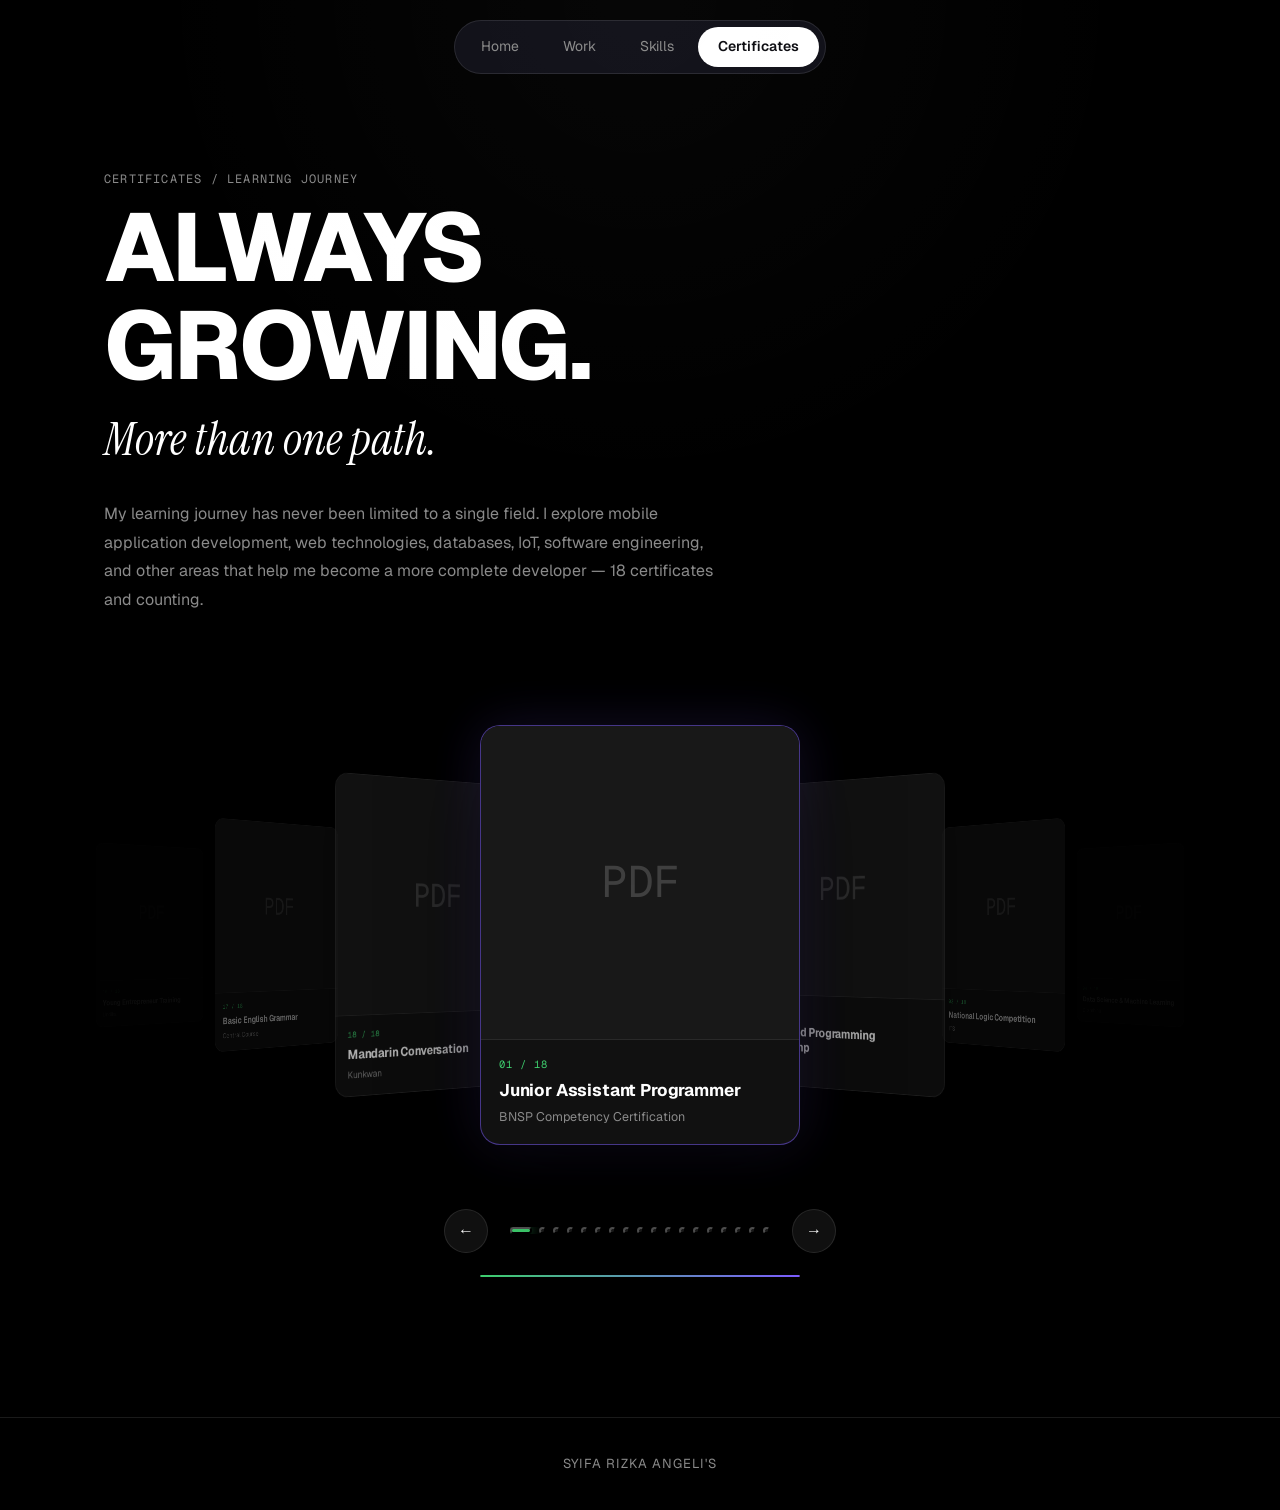
==== commit 19397ccb: "bruh liat dulu coba" ====
--- a/certificates.html
+++ b/certificates.html
@@ -1,477 +1,106 @@
-<!DOCTYPE html>
+<!doctype html>
 <html lang="en">
-<head>
-<meta charset="UTF-8">
-<meta name="viewport" content="width=device-width, initial-scale=1, maximum-scale=5">
+  <head>
+    <meta charset="UTF-8" />
+    <meta
+      name="viewport"
+      content="width=device-width, initial-scale=1, maximum-scale=5"
+    />
 
-<title>Certificates — Syifara</title>
+    <title>Certificates — Syifara</title>
 
-<meta
-  name="description"
-  content="Certificates and continuous learning journey of Syifa Rizka Angeli."
->
+    <meta
+      name="description"
+      content="Certificates and continuous learning journey of Syifa Rizka Angeli."
+    />
 
-<link rel="preconnect" href="https://fonts.googleapis.com">
-<link rel="preconnect" href="https://fonts.gstatic.com" crossorigin>
+    <link rel="preconnect" href="https://fonts.googleapis.com" />
+    <link rel="preconnect" href="https://fonts.gstatic.com" crossorigin />
 
-<link
-  href="https://fonts.googleapis.com/css2?family=Geist:wght@400;500;600;700&family=Geist+Mono:wght@400;500&family=Instrument+Serif:ital@1&display=swap"
-  rel="stylesheet"
->
+    <link
+      href="https://fonts.googleapis.com/css2?family=Geist:wght@400;500;600;700&family=Geist+Mono:wght@400;500&family=Instrument+Serif:ital@1&display=swap"
+      rel="stylesheet"
+    />
 
-<link rel="stylesheet" href="certificates.css">
-<link rel="stylesheet" href="style.css">
-</head>
+    <link rel="stylesheet" href="style.css" />
+    <link rel="stylesheet" href="certificates.css" />
+  </head>
 
-<body>
+  <body>
+    <div class="grain"></div>
 
-<div class="grain"></div>
+    <header>
+      <nav class="wrap">
+        <div class="nav-pill">
+          <a href="index.html">Home</a>
+          <a href="index.html#projects">Work</a>
+          <a href="index.html#skills">Skills</a>
+          <a href="certificates.html" class="active">Certificates</a>
+        </div>
+      </nav>
+    </header>
 
-<header>
-  <nav class="wrap">
-    <div class="nav-pill">
-  <a href="index.html">Home</a>
-  <a href="index.html#projects">Work</a>
-  <a href="index.html#skills">Skills</a>
-  <a href="certificates.html">Certificates</a>
-</div>
-  </nav>
-</header>
+    <main class="cert-page">
+      <div class="wrap">
+        <div class="cert-page-header">
+          <span class="sec-eyebrow">CERTIFICATES / LEARNING JOURNEY</span>
 
+          <h1 class="hero-heading">
+            Always<br />
+            Growing.
+          </h1>
 
-<main class="cert-page">
+          <div class="script">More than one path.</div>
 
-  <div class="wrap">
-
-    <div class="cert-page-header">
-
-      <span class="sec-eyebrow">
-        CERTIFICATES / LEARNING JOURNEY
-      </span>
-
-      <h1>
-        Always<br>
-        Growing.
-      </h1>
-
-      <div class="script">
-        More than one path.
+          <p class="cert-page-lead">
+            My learning journey has never been limited to a single field. I
+            explore mobile application development, web technologies, databases,
+            IoT, software engineering, and other areas that help me become a
+            more complete developer — 18 certificates and counting.
+          </p>
+        </div>
       </div>
 
-      <p style="margin-top:24px;color:var(--text-dim);max-width:650px;">
-        My learning journey has never been limited to a single field.
-        I explore mobile application development, web technologies,
-        databases, IoT, software engineering, and other areas that
-        help me become a more complete developer.
-      </p>
+      <!-- ================= 3D CERTIFICATE CAROUSEL ================= -->
 
-    </div>
-
-
-    <div class="cert-timeline">
-
-
-      <!-- 01 -->
-
-      <article class="cert-timeline-item">
-
-        <div class="cert-story left">
-
-          <div class="story-number">01 / MOBILE DEVELOPMENT</div>
-
-          <h2>
-            Building beyond<br>
-            the screen.
-          </h2>
-
-          <p>
-            Mobile development became one of the areas I continue to
-            explore deeply. I enjoy turning ideas into applications
-            that are useful, practical, and accessible.
-          </p>
-
+      <div class="cert-carousel" id="certCarousel">
+        <div class="cert-stage" id="certStage">
+          <div class="cert-track" id="certTrack"></div>
         </div>
 
-        <div class="cert-timeline-dot"></div>
+        <div class="cert-carousel-controls wrap">
+          <button
+            class="cert-nav cert-nav-prev"
+            id="certPrev"
+            aria-label="Previous certificate"
+          >
+            ←
+          </button>
 
-        <div class="cert-document">
+          <div class="cert-dots" id="certDots"></div>
 
-          <div class="cert-document-card">
-
-            <div class="cert-document-preview">
-
-              <iframe
-                src="certified/certificate-01.pdf#toolbar=0&navpanes=0&scrollbar=0"
-                title="Certificate 01"
-              ></iframe>
-
-              <div class="cert-pointer">
-                SEE<br>
-                CERTIFICATE<br>
-                ↗
-              </div>
-
-            </div>
-
-            <div class="cert-document-meta">
-
-              <span>CERTIFICATE 01</span>
-
-              <h3>Certificate Title One</h3>
-
-              <p>Mobile Application Development</p>
-
-            </div>
-
-          </div>
-
+          <button
+            class="cert-nav cert-nav-next"
+            id="certNext"
+            aria-label="Next certificate"
+          >
+            →
+          </button>
         </div>
 
-      </article>
+        <div class="cert-progress-track">
+          <div class="cert-progress-fill" id="certProgress"></div>
+        </div>
+      </div>
+    </main>
 
+    <footer>
+      <div class="wrap">
+        <p>SYIFA RIZKA ANGELI'S</p>
+      </div>
+    </footer>
 
-      <!-- 02 -->
-
-      <article class="cert-timeline-item">
-
-        <div class="cert-story">
-
-          <div class="story-number">02 / WEB DEVELOPMENT</div>
-
-          <h2>
-            Learning how<br>
-            things connect.
-          </h2>
-
-          <p>
-            Web development taught me how interfaces, backend systems,
-            databases, and APIs work together to create complete products.
-          </p>
-
-        </div>
-
-        <div class="cert-timeline-dot"></div>
-
-        <div class="cert-document">
-
-          <div class="cert-document-card">
-
-            <div class="cert-document-preview">
-
-              <iframe
-                src="certified/certificate-02.pdf#toolbar=0&navpanes=0&scrollbar=0"
-                title="Certificate 02"
-              ></iframe>
-
-              <div class="cert-pointer">
-                SEE<br>
-                CERTIFICATE<br>
-                ↗
-              </div>
-
-            </div>
-
-            <div class="cert-document-meta">
-
-              <span>CERTIFICATE 02</span>
-
-              <h3>Certificate Title Two</h3>
-
-              <p>Web Development &amp; Technology</p>
-
-            </div>
-
-          </div>
-
-        </div>
-
-      </article>
-
-
-      <!-- 03 -->
-
-      <article class="cert-timeline-item">
-
-        <div class="cert-story left">
-
-          <div class="story-number">03 / SOFTWARE</div>
-
-          <h2>
-            Curiosity<br>
-            drives progress.
-          </h2>
-
-          <p>
-            Every new technology gives me another perspective on solving
-            problems and building better software.
-          </p>
-
-        </div>
-
-        <div class="cert-timeline-dot"></div>
-
-        <div class="cert-document">
-
-          <div class="cert-document-card">
-
-            <div class="cert-document-preview">
-
-              <iframe
-                src="certified/certificate-03.pdf#toolbar=0&navpanes=0&scrollbar=0"
-                title="Certificate 03"
-              ></iframe>
-
-              <div class="cert-pointer">
-                SEE<br>
-                CERTIFICATE<br>
-                ↗
-              </div>
-
-            </div>
-
-            <div class="cert-document-meta">
-
-              <span>CERTIFICATE 03</span>
-
-              <h3>Certificate Title Three</h3>
-
-              <p>Software Development</p>
-
-            </div>
-
-          </div>
-
-        </div>
-
-      </article>
-
-
-      <!-- 04 -->
-
-      <article class="cert-timeline-item">
-
-        <div class="cert-story">
-
-          <div class="story-number">04 / TECHNOLOGY</div>
-
-          <h2>
-            Exploring<br>
-            different worlds.
-          </h2>
-
-          <p>
-            From hardware and IoT to software development, I enjoy
-            understanding how different technologies can work together.
-          </p>
-
-        </div>
-
-        <div class="cert-timeline-dot"></div>
-
-        <div class="cert-document">
-
-          <div class="cert-document-card">
-
-            <div class="cert-document-preview">
-
-              <iframe
-                src="certified/certificate-04.pdf#toolbar=0&navpanes=0&scrollbar=0"
-                title="Certificate 04"
-              ></iframe>
-
-              <div class="cert-pointer">
-                SEE<br>
-                CERTIFICATE<br>
-                ↗
-              </div>
-
-            </div>
-
-            <div class="cert-document-meta">
-
-              <span>CERTIFICATE 04</span>
-
-              <h3>Certificate Title Four</h3>
-
-              <p>Technology &amp; Innovation</p>
-
-            </div>
-
-          </div>
-
-        </div>
-
-      </article>
-
-
-      <!-- 05 -->
-
-      <article class="cert-timeline-item">
-
-        <div class="cert-story left">
-
-          <div class="story-number">05 / CONTINUOUS LEARNING</div>
-
-          <h2>
-            Never finished.<br>
-            Always learning.
-          </h2>
-
-          <p>
-            Certificates are not the destination. They are milestones
-            that document the things I have explored while continuing
-            to grow as a developer.
-          </p>
-
-        </div>
-
-        <div class="cert-timeline-dot"></div>
-
-        <div class="cert-document">
-
-          <div class="cert-document-card">
-
-            <div class="cert-document-preview">
-
-              <iframe
-                src="certified/certificate-05.pdf#toolbar=0&navpanes=0&scrollbar=0"
-                title="Certificate 05"
-              ></iframe>
-
-              <div class="cert-pointer">
-                SEE<br>
-                CERTIFICATE<br>
-                ↗
-              </div>
-
-            </div>
-
-            <div class="cert-document-meta">
-
-              <span>CERTIFICATE 05</span>
-
-              <h3>Certificate Title Five</h3>
-
-              <p>Professional Development</p>
-
-            </div>
-
-          </div>
-
-        </div>
-
-      </article>
-
-
-      <!-- 06 - 18 -->
-
-      <script>
-
-        const certificates = [
-          ["06","Certificate Title Six","Professional Development"],
-          ["07","Certificate Title Seven","Technology & Development"],
-          ["08","Certificate Title Eight","Mobile Application Development"],
-          ["09","Certificate Title Nine","Web Development"],
-          ["10","Certificate Title Ten","Software Engineering"],
-          ["11","Certificate Title Eleven","Technology & Innovation"],
-          ["12","Certificate Title Twelve","Professional Development"],
-          ["13","Certificate Title Thirteen","Programming & Development"],
-          ["14","Certificate Title Fourteen","Digital Technology"],
-          ["15","Certificate Title Fifteen","Software Development"],
-          ["16","Certificate Title Sixteen","Mobile & Web Development"],
-          ["17","Certificate Title Seventeen","Technology"],
-          ["18","Certificate Title Eighteen","Continuous Learning"]
-        ];
-
-        const timeline = document.querySelector(".cert-timeline");
-
-        certificates.forEach((cert, index) => {
-
-          const [number,title,category] = cert;
-
-          const left = index % 2 === 0;
-
-          const item = document.createElement("article");
-
-          item.className = "cert-timeline-item";
-
-          item.innerHTML = `
-
-            <div class="cert-story ${left ? "left" : ""}">
-
-              <div class="story-number">
-                ${number} / ${category.toUpperCase()}
-              </div>
-
-              <h2>
-                ${title}
-              </h2>
-
-              <p>
-                Another milestone in my continuous learning journey,
-                helping me expand my knowledge and become a more
-                versatile developer.
-              </p>
-
-            </div>
-
-            <div class="cert-timeline-dot"></div>
-
-            <div class="cert-document">
-
-              <div class="cert-document-card">
-
-                <div class="cert-document-preview">
-
-                  <iframe
-                    src="certified/certificate-${number}.pdf#toolbar=0&navpanes=0&scrollbar=0"
-                    title="${title}"
-                  ></iframe>
-
-                  <div class="cert-pointer">
-                    SEE<br>
-                    CERTIFICATE<br>
-                    ↗
-                  </div>
-
-                </div>
-
-                <div class="cert-document-meta">
-
-                  <span>CERTIFICATE ${number}</span>
-
-                  <h3>${title}</h3>
-
-                  <p>${category}</p>
-
-                </div>
-
-              </div>
-
-            </div>
-          `;
-
-          timeline.appendChild(item);
-
-        });
-
-      </script>
-
-    </div>
-
-  </div>
-
-</main>
-
-
-<footer>
-  <div class="wrap">
-    <p>SYIFA RIZKA ANGELI'S</p>
-  </div>
-</footer>
-
-<script src="script.js"></script>
-<script src="certificates.js"></script>
-
-</body>
-</html>+    <script src="script.js"></script>
+    <script src="certificates.js"></script>
+  </body>
+</html>
--- a/style.css
+++ b/style.css
@@ -1,2019 +1,1684 @@
-:root{
-
-  --bg:#000000;
-  --bg-alt:#0a0a0a;
-  --surface:#111111;
-  --surface-2:#181818;
-
-  --text:#ffffff;
-  --text-dim:#8a8a8a;
-
-  --accent:#7c5cff;
-  --accent-soft:rgba(124,92,255,.10);
-  --accent2:#3ecf6e;
-  --wa:#25d366;
-
-  --line:rgba(255,255,255,.10);
-
-  --radius:14px;
-}
-
+:root {
+  --bg: #000000;
+  --bg-alt: #0a0a0a;
+  --surface: #111111;
+  --surface-2: #181818;
+
+  --text: #ffffff;
+  --text-dim: #8a8a8a;
+
+  --accent: #7c5cff;
+  --accent-soft: rgba(124, 92, 255, 0.1);
+  --accent2: #3ecf6e;
+  --wa: #25d366;
+
+  --line: rgba(255, 255, 255, 0.1);
+
+  --radius: 14px;
+}
 
 /* =========================================================
    RESET
 ========================================================= */
 
-*{
-  margin:0;
-  padding:0;
-  box-sizing:border-box;
-}
-
-html{
-  scroll-behavior:smooth;
-}
-
-body{
-
-  background:var(--bg);
-  color:var(--text);
-
-  font-family:'Geist',sans-serif;
-
-  line-height:1.55;
-
-  overflow-x:hidden;
-
-  cursor:default;
-}
-
-::selection{
-  background:var(--text);
-  color:#000;
+* {
+  margin: 0;
+  padding: 0;
+  box-sizing: border-box;
+}
+
+html {
+  scroll-behavior: smooth;
+}
+
+body {
+  background: var(--bg);
+  color: var(--text);
+
+  font-family: "Geist", sans-serif;
+
+  line-height: 1.55;
+
+  overflow-x: hidden;
+
+  cursor: default;
+}
+
+::selection {
+  background: var(--text);
+  color: #000;
 }
 
 h1,
 h2,
 h3,
-.display{
-  font-family:'Geist',sans-serif;
-}
-
-.mono{
-  font-family:'Geist Mono',monospace;
-}
-
-a{
-  color:inherit;
-  text-decoration:none;
-}
-
-img{
-  max-width:100%;
-  display:block;
-}
-
-.wrap{
-  max-width:1120px;
-  margin:0 auto;
-  padding:0 24px;
-}
-
-section{
-  position:relative;
-  padding:120px 0;
-}
-
-@media(max-width:700px){
-
-  section{
-    padding:64px 0;
-  }
-
-}
-
+.display {
+  font-family: "Geist", sans-serif;
+}
+
+.mono {
+  font-family: "Geist Mono", monospace;
+}
+
+a {
+  color: inherit;
+  text-decoration: none;
+}
+
+img {
+  max-width: 100%;
+  display: block;
+}
+
+.wrap {
+  max-width: 1120px;
+  margin: 0 auto;
+  padding: 0 24px;
+}
+
+section {
+  position: relative;
+  padding: 120px 0;
+}
+
+@media (max-width: 700px) {
+  section {
+    padding: 64px 0;
+  }
+}
 
 /* =========================================================
    GRAIN
 ========================================================= */
 
-.grain{
-
-  position:fixed;
-  inset:0;
-
-  pointer-events:none;
-
-  z-index:100;
-
-  opacity:.5;
-
-  background-image:
-    radial-gradient(
-      circle at 50% 0%,
-      rgba(255,255,255,.05),
-      transparent 45%
-    );
-
-}
-
+.grain {
+  position: fixed;
+  inset: 0;
+
+  pointer-events: none;
+
+  z-index: 100;
+
+  opacity: 0.5;
+
+  background-image: radial-gradient(
+    circle at 50% 0%,
+    rgba(255, 255, 255, 0.05),
+    transparent 45%
+  );
+}
 
 /* =========================================================
    NAV
 ========================================================= */
 
-header{
-
-  position:fixed;
-
-  top:20px;
-  left:0;
-  right:0;
-
-  z-index:50;
-
-}
-
-nav.wrap{
-
-  display:flex;
-  align-items:center;
-  justify-content:center;
-
-}
-
-.nav-pill{
-
-  display:flex;
-  align-items:center;
-  gap:4px;
-
-  background:rgba(20,20,31,.75);
-
-  backdrop-filter:blur(14px);
-  -webkit-backdrop-filter:blur(14px);
-
-  border:1px solid var(--line);
-
-  border-radius:100px;
-
-  padding:6px;
+header {
+  position: fixed;
+
+  top: 20px;
+  left: 0;
+  right: 0;
+
+  z-index: 50;
+}
+
+nav.wrap {
+  display: flex;
+  align-items: center;
+  justify-content: center;
+}
+
+.nav-pill {
+  display: flex;
+  align-items: center;
+  gap: 4px;
+
+  background: rgba(20, 20, 31, 0.75);
+
+  backdrop-filter: blur(14px);
+  -webkit-backdrop-filter: blur(14px);
+
+  border: 1px solid var(--line);
+
+  border-radius: 100px;
+
+  padding: 6px;
+
+  box-shadow: 0 10px 40px rgba(0, 0, 0, 0.35);
+}
+
+.nav-pill a {
+  padding: 9px 20px;
+
+  border-radius: 100px;
+
+  font-size: 14px;
+
+  color: var(--text-dim);
+
+  transition:
+    color 0.2s ease,
+    background 0.2s ease,
+    transform 0.2s ease;
+}
+
+.nav-pill a:hover {
+  color: var(--text);
+
+  background: rgba(255, 255, 255, 0.06);
+}
+
+.nav-pill a.active {
+  background: #fff;
+
+  color: #0a0a0f;
+
+  font-weight: 600;
+}
+
+@media (max-width: 650px) {
+  .nav-pill a {
+    padding: 8px 11px;
+
+    font-size: 12px;
+  }
+}
+
+/* =========================================================
+   HERO
+========================================================= */
+
+.hero {
+  min-height: 100vh;
+
+  display: flex;
+  flex-direction: column;
+
+  align-items: center;
+  justify-content: center;
+
+  text-align: center;
+
+  position: relative;
+  z-index: 1;
+
+  padding: 140px 24px 80px;
+}
+
+@media (max-width: 700px) {
+  .hero {
+    min-height: auto;
+
+    padding: 118px 20px 56px;
+  }
+}
+
+.hero-badge {
+  display: inline-flex;
+
+  align-items: center;
+
+  gap: 8px;
+
+  font-family: "Geist Mono";
+
+  font-size: 12.5px;
+
+  color: var(--text);
+
+  background: var(--surface);
+
+  border: 1px solid var(--line);
+
+  padding: 8px 8px 8px 16px;
+
+  border-radius: 100px;
+
+  margin-bottom: 34px;
+
+  transition:
+    0.2s border-color,
+    0.2s transform;
+}
+
+.hero-badge:hover {
+  border-color: var(--accent2);
+
+  transform: translateY(-2px);
+}
+
+.hero-badge .chevron {
+  width: 22px;
+  height: 22px;
+
+  border-radius: 50%;
+
+  background: var(--surface-2);
+
+  display: flex;
+
+  align-items: center;
+  justify-content: center;
+
+  font-size: 11px;
+}
+
+.hero h1 {
+  font-size: clamp(72px, 16vw, 220px);
+
+  line-height: 0.88;
+
+  font-weight: 700;
+
+  letter-spacing: -0.03em;
+
+  color: #fff;
+
+  text-transform: uppercase;
+}
+
+.hero .lead {
+  font-family: "Geist Mono";
+
+  font-size: clamp(13px, 1.6vw, 17px);
+
+  letter-spacing: 0.28em;
+
+  color: var(--text-dim);
+
+  text-transform: uppercase;
+
+  margin-top: 44px;
+}
+
+.hero .script {
+  font-family: "Instrument Serif", serif;
+
+  font-style: italic;
+
+  font-weight: 400;
+
+  font-size: clamp(32px, 6vw, 68px);
+
+  color: #fff;
+
+  margin-top: 6px;
+
+  letter-spacing: 0.01em;
+}
+
+/* =========================================================
+   MARQUEE
+========================================================= */
+
+.marquee-wrap {
+  border-top: 1px solid var(--line);
+
+  border-bottom: 1px solid var(--line);
+
+  overflow: hidden;
+
+  padding: 22px 0;
+
+  background: var(--bg-alt);
+
+  position: relative;
+}
+
+.marquee-wrap::after {
+  content: "";
+
+  position: absolute;
+
+  left: 0;
+  top: 0;
+
+  height: 2px;
+  width: 100%;
+
+  background: linear-gradient(
+    90deg,
+    transparent,
+    var(--accent2),
+    var(--accent),
+    transparent
+  );
+
+  background-size: 200% 100%;
+
+  animation: sheen 5s linear infinite;
+}
+
+@keyframes sheen {
+  0% {
+    background-position: 200% 0;
+  }
+
+  100% {
+    background-position: -200% 0;
+  }
+}
+
+.marquee {
+  display: flex;
+
+  width: max-content;
+
+  animation: scroll 32s linear infinite;
+}
+
+@keyframes scroll {
+  from {
+    transform: translateX(0);
+  }
+
+  to {
+    transform: translateX(-50%);
+  }
+}
+
+.marquee span {
+  font-family: "Geist Mono";
+
+  font-size: 14px;
+
+  color: var(--text-dim);
+
+  padding: 0 22px;
+
+  white-space: nowrap;
+
+  border-right: 1px solid var(--line);
+}
+
+.marquee span.accent {
+  color: var(--accent2);
+}
+
+@media (prefers-reduced-motion: reduce) {
+  .marquee {
+    animation: none;
+  }
+
+  .marquee-wrap::after {
+    animation: none;
+  }
+}
+
+/* =========================================================
+   SECTION HEAD
+========================================================= */
+
+.sec-head {
+  margin-bottom: 56px;
+
+  max-width: 600px;
+}
+
+@media (max-width: 700px) {
+  .sec-head {
+    margin-bottom: 34px;
+  }
+}
+
+.sec-head-center {
+  max-width: 100%;
+
+  text-align: center;
+
+  margin-left: auto;
+  margin-right: auto;
+}
+
+.sec-head-center .sec-eyebrow {
+  justify-content: center;
+
+  display: flex;
+}
+
+.sec-eyebrow {
+  font-family: "Geist Mono";
+
+  font-size: 12px;
+
+  color: var(--text-dim);
+
+  letter-spacing: 0.1em;
+
+  margin-bottom: 10px;
+
+  display: block;
+}
+
+.sec-head h2 {
+  font-size: clamp(30px, 4vw, 44px);
+
+  font-weight: 600;
+
+  letter-spacing: -0.01em;
+
+  margin-bottom: 14px;
+}
+
+.sec-head p {
+  color: var(--text-dim);
+
+  font-size: 16px;
+}
+
+.hero-heading {
+  font-size: clamp(40px, 6.5vw, 72px);
+
+  font-weight: 800;
+
+  line-height: 1.02;
+
+  text-transform: uppercase;
+
+  letter-spacing: -0.02em;
+
+  margin-bottom: 10px;
+}
+
+.script-line {
+  font-family: "Instrument Serif", serif;
+
+  font-style: italic;
+
+  font-weight: 400;
+
+  font-size: clamp(22px, 3vw, 34px);
+
+  color: var(--text-dim);
+
+  margin-bottom: 20px;
+}
+
+/* =========================================================
+   PROJECTS — WHATSAPP ORBIT
+========================================================= */
+
+.proj-clock {
+  position: relative;
+
+  width: 560px;
+  height: 560px;
+
+  max-width: 100%;
+
+  margin: 0 auto;
+}
+
+.clock-face {
+  position: absolute;
+
+  inset: 0;
+
+  border-radius: 50%;
+
+  border: 1px solid var(--line);
+
+  background: repeating-conic-gradient(
+    var(--line) 0deg 1.2deg,
+    transparent 1.2deg 30deg
+  );
+
+  animation: spin 90s linear infinite;
+}
+
+@keyframes spin {
+  from {
+    transform: rotate(0deg);
+  }
+
+  to {
+    transform: rotate(360deg);
+  }
+}
+
+.clock-center {
+  position: absolute;
+
+  top: 50%;
+  left: 50%;
+
+  transform: translate(-50%, -50%);
+
+  width: 112px;
+  height: 112px;
+
+  border-radius: 50%;
+
+  background: var(--wa);
+
+  color: #04220f;
+
+  display: flex;
+
+  align-items: center;
+  justify-content: center;
+
+  z-index: 5;
 
   box-shadow:
-    0 10px 40px rgba(0,0,0,.35);
-
-}
-
-.nav-pill a{
-
-  padding:9px 20px;
-
-  border-radius:100px;
-
-  font-size:14px;
-
-  color:var(--text-dim);
+    0 0 0 10px rgba(37, 211, 102, 0.14),
+    0 0 55px 12px rgba(37, 211, 102, 0.55);
+
+  animation: glow 2.6s ease-in-out infinite;
+
+  transition: 0.25s transform;
+}
+
+.clock-center:hover {
+  transform: translate(-50%, -50%) scale(1.06);
+}
+
+@keyframes glow {
+  0%,
+  100% {
+    box-shadow:
+      0 0 0 10px rgba(37, 211, 102, 0.14),
+      0 0 55px 12px rgba(37, 211, 102, 0.5);
+  }
+
+  50% {
+    box-shadow:
+      0 0 0 14px rgba(37, 211, 102, 0.2),
+      0 0 75px 18px rgba(37, 211, 102, 0.75);
+  }
+}
+
+.clock-mark {
+  position: absolute;
+
+  transform: translate(-50%, -50%);
+
+  z-index: 3;
+
+  display: flex;
+
+  align-items: center;
+  justify-content: center;
+
+  font-family: "Geist Mono";
+
+  font-size: 11px;
+
+  line-height: 1.3;
+
+  color: var(--text-dim);
+
+  text-align: center;
+
+  width: 116px;
+
+  padding: 10px 12px;
+
+  background: var(--surface);
+
+  border: 1px solid var(--line);
+
+  border-radius: var(--radius);
+
+  box-shadow: 0 10px 24px rgba(0, 0, 0, 0.35);
+
+  backdrop-filter: blur(6px);
 
   transition:
-    color .2s ease,
-    background .2s ease,
-    transform .2s ease;
-
-}
-
-.nav-pill a:hover{
-
-  color:var(--text);
-
-  background:rgba(255,255,255,.06);
-
-}
-
-.nav-pill a.active{
-
-  background:#fff;
-
-  color:#0a0a0f;
-
-  font-weight:600;
-
-}
-
-@media(max-width:650px){
-
-  .nav-pill a{
-
-    padding:8px 11px;
-
-    font-size:12px;
-
-  }
-
-}
-
-
-/* =========================================================
-   HERO
-========================================================= */
-
-.hero{
-
-  min-height:100vh;
-
-  display:flex;
-  flex-direction:column;
-
-  align-items:center;
-  justify-content:center;
-
-  text-align:center;
-
-  position:relative;
-  z-index:1;
-
-  padding:140px 24px 80px;
-
-}
-
-@media(max-width:700px){
-
-  .hero{
-
-    min-height:auto;
-
-    padding:118px 20px 56px;
-
-  }
-
-}
-
-.hero-badge{
-
-  display:inline-flex;
-
-  align-items:center;
-
-  gap:8px;
-
-  font-family:'Geist Mono';
-
-  font-size:12.5px;
-
-  color:var(--text);
-
-  background:var(--surface);
-
-  border:1px solid var(--line);
-
-  padding:8px 8px 8px 16px;
-
-  border-radius:100px;
-
-  margin-bottom:34px;
-
-  transition:
-    .2s border-color,
-    .2s transform;
-
-}
-
-.hero-badge:hover{
-
-  border-color:var(--accent2);
-
-  transform:translateY(-2px);
-
-}
-
-.hero-badge .chevron{
-
-  width:22px;
-  height:22px;
-
-  border-radius:50%;
-
-  background:var(--surface-2);
-
-  display:flex;
-
-  align-items:center;
-  justify-content:center;
-
-  font-size:11px;
-
-}
-
-.hero h1{
-
-  font-size:clamp(72px,16vw,220px);
-
-  line-height:.88;
-
-  font-weight:700;
-
-  letter-spacing:-.03em;
-
-  color:#fff;
-
-  text-transform:uppercase;
-
-}
-
-.hero .lead{
-
-  font-family:'Geist Mono';
-
-  font-size:clamp(13px,1.6vw,17px);
-
-  letter-spacing:.28em;
-
-  color:var(--text-dim);
-
-  text-transform:uppercase;
-
-  margin-top:44px;
-
-}
-
-.hero .script{
-
-  font-family:'Instrument Serif',serif;
-
-  font-style:italic;
-
-  font-weight:400;
-
-  font-size:clamp(32px,6vw,68px);
-
-  color:#fff;
-
-  margin-top:6px;
-
-  letter-spacing:.01em;
-
-}
-
-
-/* =========================================================
-   MARQUEE
-========================================================= */
-
-.marquee-wrap{
-
-  border-top:1px solid var(--line);
-
-  border-bottom:1px solid var(--line);
-
-  overflow:hidden;
-
-  padding:22px 0;
-
-  background:var(--bg-alt);
-
-  position:relative;
-
-}
-
-.marquee-wrap::after{
-
-  content:"";
-
-  position:absolute;
-
-  left:0;
-  top:0;
-
-  height:2px;
-  width:100%;
-
-  background:
-    linear-gradient(
-      90deg,
-      transparent,
-      var(--accent2),
-      var(--accent),
-      transparent
-    );
-
-  background-size:200% 100%;
-
-  animation:sheen 5s linear infinite;
-
-}
-
-@keyframes sheen{
-
-  0%{
-    background-position:200% 0;
-  }
-
-  100%{
-    background-position:-200% 0;
-  }
-
-}
-
-.marquee{
-
-  display:flex;
-
-  width:max-content;
-
-  animation:scroll 32s linear infinite;
-
-}
-
-@keyframes scroll{
-
-  from{
-    transform:translateX(0);
-  }
-
-  to{
-    transform:translateX(-50%);
-  }
-
-}
-
-.marquee span{
-
-  font-family:'Geist Mono';
-
-  font-size:14px;
-
-  color:var(--text-dim);
-
-  padding:0 22px;
-
-  white-space:nowrap;
-
-  border-right:1px solid var(--line);
-
-}
-
-.marquee span.accent{
-  color:var(--accent2);
-}
-
-@media(prefers-reduced-motion:reduce){
-
-  .marquee{
-    animation:none;
-  }
-
-  .marquee-wrap::after{
-    animation:none;
-  }
-
-}
-
-
-/* =========================================================
-   SECTION HEAD
-========================================================= */
-
-.sec-head{
-
-  margin-bottom:56px;
-
-  max-width:600px;
-
-}
-
-@media(max-width:700px){
-
-  .sec-head{
-    margin-bottom:34px;
-  }
-
-}
-
-.sec-head-center{
-
-  max-width:100%;
-
-  text-align:center;
-
-  margin-left:auto;
-  margin-right:auto;
-
-}
-
-.sec-head-center .sec-eyebrow{
-
-  justify-content:center;
-
-  display:flex;
-
-}
-
-.sec-eyebrow{
-
-  font-family:'Geist Mono';
-
-  font-size:12px;
-
-  color:var(--text-dim);
-
-  letter-spacing:.1em;
-
-  margin-bottom:10px;
-
-  display:block;
-
-}
-
-.sec-head h2{
-
-  font-size:clamp(30px,4vw,44px);
-
-  font-weight:600;
-
-  letter-spacing:-.01em;
-
-  margin-bottom:14px;
-
-}
-
-.sec-head p{
-
-  color:var(--text-dim);
-
-  font-size:16px;
-
-}
-
-.hero-heading{
-
-  font-size:clamp(40px,6.5vw,72px);
-
-  font-weight:800;
-
-  line-height:1.02;
-
-  text-transform:uppercase;
-
-  letter-spacing:-.02em;
-
-  margin-bottom:10px;
-
-}
-
-.script-line{
-
-  font-family:'Instrument Serif',serif;
-
-  font-style:italic;
-
-  font-weight:400;
-
-  font-size:clamp(22px,3vw,34px);
-
-  color:var(--text-dim);
-
-  margin-bottom:20px;
-
-}
-
-
-/* =========================================================
-   PROJECTS — WHATSAPP ORBIT
-========================================================= */
-
-.proj-clock{
-
-  position:relative;
-
-  width:560px;
-  height:560px;
-
-  max-width:100%;
-
-  margin:0 auto;
-
-}
-
-.clock-face{
-
-  position:absolute;
-
-  inset:0;
-
-  border-radius:50%;
-
-  border:1px solid var(--line);
-
-  background:
-    repeating-conic-gradient(
-      var(--line) 0deg 1.2deg,
-      transparent 1.2deg 30deg
-    );
-
-  animation:spin 90s linear infinite;
-
-}
-
-@keyframes spin{
-
-  from{
-    transform:rotate(0deg);
-  }
-
-  to{
-    transform:rotate(360deg);
-  }
-
-}
-
-.clock-center{
-
-  position:absolute;
-
-  top:50%;
-  left:50%;
-
-  transform:translate(-50%,-50%);
-
-  width:112px;
-  height:112px;
-
-  border-radius:50%;
-
-  background:var(--wa);
-
-  color:#04220f;
-
-  display:flex;
-
-  align-items:center;
-  justify-content:center;
-
-  z-index:5;
+    0.25s color,
+    0.25s transform,
+    0.25s border-color,
+    0.25s box-shadow,
+    0.25s background;
+}
+
+.clock-mark:hover {
+  color: var(--text);
+
+  background: var(--surface-2);
+
+  border-color: var(--accent2);
+
+  transform: translate(-50%, -50%) scale(1.08);
 
   box-shadow:
-    0 0 0 10px rgba(37,211,102,.14),
-    0 0 55px 12px rgba(37,211,102,.55);
-
-  animation:glow 2.6s ease-in-out infinite;
-
-  transition:.25s transform;
-
-}
-
-.clock-center:hover{
-
-  transform:
-    translate(-50%,-50%)
-    scale(1.06);
-
-}
-
-@keyframes glow{
-
-  0%,100%{
-
-    box-shadow:
-      0 0 0 10px rgba(37,211,102,.14),
-      0 0 55px 12px rgba(37,211,102,.5);
-
-  }
-
-  50%{
-
-    box-shadow:
-      0 0 0 14px rgba(37,211,102,.2),
-      0 0 75px 18px rgba(37,211,102,.75);
-
-  }
-
-}
-
-.clock-mark{
-
-  position:absolute;
-
-  transform:translate(-50%,-50%);
-
-  z-index:3;
-
-  font-family:'Geist Mono';
-
-  font-size:11.5px;
-
-  color:var(--text-dim);
-
-  text-align:center;
-
-  max-width:120px;
-
-  transition:
-    .2s color,
-    .2s transform;
-
-}
-
-.clock-mark:hover{
-
-  color:var(--accent2);
-
-  transform:
-    translate(-50%,-50%)
-    scale(1.08);
-
-}
-
+    0 16px 32px rgba(0, 0, 0, 0.45),
+    0 0 0 1px rgba(62, 207, 110, 0.25),
+    0 0 26px rgba(62, 207, 110, 0.3);
+}
 
 /*
    14 PROJECT POSITIONS
 */
 
-.mark-1{
-  left:50%;
-  top:7%;
-}
-
-.mark-2{
-  left:73%;
-  top:12%;
-}
-
-.mark-3{
-  left:88%;
-  top:28%;
-}
-
-.mark-4{
-  left:93%;
-  top:50%;
-}
-
-.mark-5{
-  left:88%;
-  top:72%;
-}
-
-.mark-6{
-  left:73%;
-  top:88%;
-}
-
-.mark-7{
-  left:50%;
-  top:93%;
-}
-
-.mark-8{
-  left:27%;
-  top:88%;
-}
-
-.mark-9{
-  left:12%;
-  top:72%;
-}
-
-.mark-10{
-  left:7%;
-  top:50%;
-}
-
-.mark-11{
-  left:12%;
-  top:28%;
-}
-
-.mark-12{
-  left:27%;
-  top:12%;
-}
-
-.mark-13{
-  left:40%;
-  top:5%;
-}
-
-.mark-14{
-  left:60%;
-  top:5%;
-}
-
-
-@media(max-width:800px){
-
-  .proj-clock{
-
-    width:440px;
-    height:440px;
-
-  }
-
-}
-
-@media(max-width:520px){
-
-  .proj-clock{
-
-    width:100%;
-    height:auto;
-
-    aspect-ratio:1/1;
-
-  }
-
-  .clock-center{
-
-    width:88px;
-    height:88px;
-
-  }
-
-  .clock-mark{
-
-    font-size:9px;
-
-    max-width:70px;
-
-  }
-
-}
-
+.mark-1 {
+  left: 50%;
+  top: 7%;
+}
+
+.mark-2 {
+  left: 73%;
+  top: 12%;
+}
+
+.mark-3 {
+  left: 88%;
+  top: 28%;
+}
+
+.mark-4 {
+  left: 93%;
+  top: 50%;
+}
+
+.mark-5 {
+  left: 88%;
+  top: 72%;
+}
+
+.mark-6 {
+  left: 73%;
+  top: 88%;
+}
+
+.mark-7 {
+  left: 50%;
+  top: 93%;
+}
+
+.mark-8 {
+  left: 27%;
+  top: 88%;
+}
+
+.mark-9 {
+  left: 12%;
+  top: 72%;
+}
+
+.mark-10 {
+  left: 7%;
+  top: 50%;
+}
+
+.mark-11 {
+  left: 12%;
+  top: 28%;
+}
+
+.mark-12 {
+  left: 27%;
+  top: 12%;
+}
+
+.mark-13 {
+  left: 40%;
+  top: 5%;
+}
+
+.mark-14 {
+  left: 60%;
+  top: 5%;
+}
+
+@media (max-width: 800px) {
+  .proj-clock {
+    width: 440px;
+    height: 440px;
+  }
+}
+
+@media (max-width: 520px) {
+  .proj-clock {
+    width: 100%;
+    height: auto;
+
+    aspect-ratio: 1/1;
+  }
+
+  .clock-center {
+    width: 88px;
+    height: 88px;
+  }
+
+  .clock-mark {
+    width: 78px;
+
+    padding: 7px 8px;
+
+    font-size: 8.5px;
+
+    border-radius: 10px;
+  }
+}
 
 /* =========================================================
    SKILLS
 ========================================================= */
 
-.skills-flow{
-
-  display:flex;
-
-  flex-direction:column;
-
-  gap:16px;
-
-}
-
-.flow-row{
-
-  overflow:hidden;
-
-  -webkit-mask-image:
-    linear-gradient(
-      90deg,
-      transparent,
-      #000 6%,
-      #000 94%,
-      transparent
-    );
-
-  mask-image:
-    linear-gradient(
-      90deg,
-      transparent,
-      #000 6%,
-      #000 94%,
-      transparent
-    );
-
-}
-
-.flow-track{
-
-  display:flex;
-
-  gap:14px;
-
-  width:max-content;
-
-  animation:
-    flowScroll
-    34s
-    linear
-    infinite;
-
-}
-
-.flow-track.reverse{
-
-  animation-direction:reverse;
-
-}
-
-@keyframes flowScroll{
-
-  from{
-    transform:translateX(0);
-  }
-
-  to{
-    transform:translateX(-50%);
-  }
-
-}
-
-.flow-chip{
-
-  display:inline-flex;
-
-  align-items:center;
-
-  gap:9px;
-
-  white-space:nowrap;
-
-  background:var(--surface);
-
-  border:1px solid var(--line);
-
-  border-radius:var(--radius);
-
-  padding:14px 22px;
-
-  font-size:14px;
-
-  color:var(--text);
+.skills-flow {
+  display: flex;
+
+  flex-direction: column;
+
+  gap: 16px;
+}
+
+.flow-row {
+  overflow: hidden;
+
+  -webkit-mask-image: linear-gradient(
+    90deg,
+    transparent,
+    #000 6%,
+    #000 94%,
+    transparent
+  );
+
+  mask-image: linear-gradient(
+    90deg,
+    transparent,
+    #000 6%,
+    #000 94%,
+    transparent
+  );
+}
+
+.flow-track {
+  display: flex;
+
+  gap: 14px;
+
+  width: max-content;
+
+  animation: flowScroll 34s linear infinite;
+}
+
+.flow-track.reverse {
+  animation-direction: reverse;
+}
+
+@keyframes flowScroll {
+  from {
+    transform: translateX(0);
+  }
+
+  to {
+    transform: translateX(-50%);
+  }
+}
+
+.flow-chip {
+  display: inline-flex;
+
+  align-items: center;
+
+  gap: 9px;
+
+  white-space: nowrap;
+
+  background: var(--surface);
+
+  border: 1px solid var(--line);
+
+  border-radius: var(--radius);
+
+  padding: 14px 22px;
+
+  font-size: 14px;
+
+  color: var(--text);
 
   transition:
-    .2s border-color,
-    .2s transform,
-    .2s background;
-
-}
-
-.flow-chip i{
-
-  font-style:normal;
-
-  font-size:16px;
-
-}
-
-.flow-chip:hover{
-
-  border-color:var(--accent2);
-
-  background:#151515;
-
-  transform:translateY(-3px);
-
-}
-
-@media(prefers-reduced-motion:reduce){
-
-  .flow-track{
-    animation:none;
-  }
-
-}
-
+    0.2s border-color,
+    0.2s transform,
+    0.2s background;
+}
+
+.flow-chip i {
+  font-style: normal;
+
+  font-size: 16px;
+}
+
+.flow-chip:hover {
+  border-color: var(--accent2);
+
+  background: #151515;
+
+  transform: translateY(-3px);
+}
+
+@media (prefers-reduced-motion: reduce) {
+  .flow-track {
+    animation: none;
+  }
+}
 
 /* =========================================================
    CERTIFICATES SECTION
 ========================================================= */
 
-.certificates-section{
-
-  position:relative;
-
-  overflow:hidden;
-
-  padding-top:160px;
-
-  padding-bottom:180px;
-
-}
-
+.certificates-section {
+  position: relative;
+
+  overflow: hidden;
+
+  padding-top: 160px;
+
+  padding-bottom: 180px;
+}
 
 /* INTRO */
 
-.cert-intro{
-
-  max-width:620px;
-
-  margin-bottom:120px;
-
-}
-
-.cert-intro-label{
-
-  font-family:'Geist Mono';
-
-  font-size:11px;
-
-  letter-spacing:.16em;
-
-  color:var(--accent2);
-
-  margin-bottom:22px;
-
-}
-
-.cert-intro .hero-heading{
-
-  font-size:
-    clamp(
-      52px,
-      8vw,
-      96px
-    );
-
-}
-
-.cert-intro .hero-heading span{
-
-  font-family:'Instrument Serif',serif;
-
-  font-style:italic;
-
-  font-weight:400;
-
-  text-transform:none;
-
-  color:var(--text-dim);
-
-}
-
-.cert-intro-text{
-
-  max-width:560px;
-
-  color:var(--text-dim);
-
-  font-size:16px;
-
-  line-height:1.8;
-
-  margin-top:22px;
-
-}
-
-.cert-status{
-
-  display:inline-flex;
-
-  align-items:center;
-
-  gap:9px;
-
-  margin-top:30px;
-
-  font-family:'Geist Mono';
-
-  font-size:11px;
-
-  color:var(--text-dim);
-
-  border:1px solid var(--line);
-
-  padding:9px 14px;
-
-  border-radius:100px;
-
-  background:rgba(255,255,255,.025);
-
-}
-
-.status-dot{
-
-  width:7px;
-  height:7px;
-
-  border-radius:50%;
-
-  background:var(--accent2);
-
-  box-shadow:
-    0 0 12px rgba(62,207,110,.8);
-
-  animation:
-    statusPulse
-    2s
-    ease-in-out
-    infinite;
-
-}
-
-@keyframes statusPulse{
-
-  0%,100%{
-    opacity:.5;
-    transform:scale(.8);
-  }
-
-  50%{
-    opacity:1;
-    transform:scale(1.15);
-  }
-
-}
-
+.cert-intro {
+  max-width: 620px;
+
+  margin-bottom: 120px;
+}
+
+.cert-intro-label {
+  font-family: "Geist Mono";
+
+  font-size: 11px;
+
+  letter-spacing: 0.16em;
+
+  color: var(--accent2);
+
+  margin-bottom: 22px;
+}
+
+.cert-intro .hero-heading {
+  font-size: clamp(52px, 8vw, 96px);
+}
+
+.cert-intro .hero-heading span {
+  font-family: "Instrument Serif", serif;
+
+  font-style: italic;
+
+  font-weight: 400;
+
+  text-transform: none;
+
+  color: var(--text-dim);
+}
+
+.cert-intro-text {
+  max-width: 560px;
+
+  color: var(--text-dim);
+
+  font-size: 16px;
+
+  line-height: 1.8;
+
+  margin-top: 22px;
+}
+
+.cert-status {
+  display: inline-flex;
+
+  align-items: center;
+
+  gap: 9px;
+
+  margin-top: 30px;
+
+  font-family: "Geist Mono";
+
+  font-size: 11px;
+
+  color: var(--text-dim);
+
+  border: 1px solid var(--line);
+
+  padding: 9px 14px;
+
+  border-radius: 100px;
+
+  background: rgba(255, 255, 255, 0.025);
+}
+
+.status-dot {
+  width: 7px;
+  height: 7px;
+
+  border-radius: 50%;
+
+  background: var(--accent2);
+
+  box-shadow: 0 0 12px rgba(62, 207, 110, 0.8);
+
+  animation: statusPulse 2s ease-in-out infinite;
+}
+
+@keyframes statusPulse {
+  0%,
+  100% {
+    opacity: 0.5;
+    transform: scale(0.8);
+  }
+
+  50% {
+    opacity: 1;
+    transform: scale(1.15);
+  }
+}
 
 /* =========================================================
    CERTIFICATE TIMELINE
 ========================================================= */
 
-.cert-timeline{
-
-  position:relative;
-
-  width:100%;
-
-  padding:20px 0;
-
-  --train-progress:0;
-
-}
-
+.cert-timeline {
+  position: relative;
+
+  width: 100%;
+
+  padding: 20px 0;
+
+  --train-progress: 0;
+}
 
 /*
    MAIN VERTICAL RAIL
 */
 
-.cert-timeline::before{
-
-  content:"";
-
-  position:absolute;
-
-  top:0;
-  bottom:0;
-
-  left:50%;
-
-  width:1px;
-
-  background:
-    linear-gradient(
-      to bottom,
-      transparent,
-      rgba(255,255,255,.18) 8%,
-      rgba(255,255,255,.18) 92%,
-      transparent
-    );
-
-  transform:translateX(-50%);
-
-}
-
+.cert-timeline::before {
+  content: "";
+
+  position: absolute;
+
+  top: 0;
+  bottom: 0;
+
+  left: 50%;
+
+  width: 1px;
+
+  background: linear-gradient(
+    to bottom,
+    transparent,
+    rgba(255, 255, 255, 0.18) 8%,
+    rgba(255, 255, 255, 0.18) 92%,
+    transparent
+  );
+
+  transform: translateX(-50%);
+}
 
 /*
    ACTIVE RAIL
 */
 
-.cert-timeline::after{
-
-  content:"";
-
-  position:absolute;
-
-  top:0;
-
-  left:50%;
-
-  width:2px;
-
-  height:
-    calc(
-      var(--train-progress) * 100%
-    );
-
-  background:
-    linear-gradient(
-      to bottom,
-      var(--accent2),
-      var(--accent)
-    );
-
-  transform:translateX(-50%);
-
-  box-shadow:
-    0 0 18px rgba(124,92,255,.45);
-
-  transition:
-    height .08s linear;
-
-}
-
+.cert-timeline::after {
+  content: "";
+
+  position: absolute;
+
+  top: 0;
+
+  left: 50%;
+
+  width: 2px;
+
+  height: calc(var(--train-progress) * 100%);
+
+  background: linear-gradient(to bottom, var(--accent2), var(--accent));
+
+  transform: translateX(-50%);
+
+  box-shadow: 0 0 18px rgba(124, 92, 255, 0.45);
+
+  transition: height 0.08s linear;
+}
 
 /* =========================================================
    CERTIFICATE ITEM
 ========================================================= */
 
-.cert-item{
-
-  position:relative;
-
-  display:grid;
+.cert-item {
+  position: relative;
+
+  display: grid;
 
   grid-template-columns:
     1fr
     80px
     1fr;
 
-  gap:40px;
-
-  align-items:center;
-
-  min-height:480px;
-
-}
-
+  gap: 40px;
+
+  align-items: center;
+
+  min-height: 480px;
+}
 
 /*
    alternating content
 */
 
-.cert-item:nth-child(even)
-.cert-content{
-
-  grid-column:3;
-
-  grid-row:1;
-
-  text-align:left;
-
-}
-
-.cert-item:nth-child(even)
-.cert-card{
-
-  grid-column:1;
-
-  grid-row:1;
-
-}
-
+.cert-item:nth-child(even) .cert-content {
+  grid-column: 3;
+
+  grid-row: 1;
+
+  text-align: left;
+}
+
+.cert-item:nth-child(even) .cert-card {
+  grid-column: 1;
+
+  grid-row: 1;
+}
 
 /* =========================================================
    TRAIN NODE
 ========================================================= */
 
-.cert-node{
-
-  position:absolute;
-
-  left:50%;
-  top:50%;
-
-  transform:
-    translate(-50%,-50%);
-
-  width:26px;
-  height:26px;
-
-  border-radius:50%;
-
-  background:#000;
-
-  border:1px solid rgba(255,255,255,.25);
-
-  z-index:10;
-
-  display:flex;
-
-  align-items:center;
-  justify-content:center;
+.cert-node {
+  position: absolute;
+
+  left: 50%;
+  top: 50%;
+
+  transform: translate(-50%, -50%);
+
+  width: 26px;
+  height: 26px;
+
+  border-radius: 50%;
+
+  background: #000;
+
+  border: 1px solid rgba(255, 255, 255, 0.25);
+
+  z-index: 10;
+
+  display: flex;
+
+  align-items: center;
+  justify-content: center;
 
   transition:
-    border-color .3s ease,
-    box-shadow .3s ease;
-
-}
-
-.cert-node span{
-
-  width:8px;
-  height:8px;
-
-  border-radius:50%;
-
-  background:#333;
+    border-color 0.3s ease,
+    box-shadow 0.3s ease;
+}
+
+.cert-node span {
+  width: 8px;
+  height: 8px;
+
+  border-radius: 50%;
+
+  background: #333;
 
   transition:
-    background .3s ease,
-    box-shadow .3s ease,
-    transform .3s ease;
-
-}
-
-.cert-item:hover .cert-node{
-
-  border-color:var(--accent2);
+    background 0.3s ease,
+    box-shadow 0.3s ease,
+    transform 0.3s ease;
+}
+
+.cert-item:hover .cert-node {
+  border-color: var(--accent2);
 
   box-shadow:
-    0 0 0 7px rgba(62,207,110,.08),
-    0 0 30px rgba(62,207,110,.25);
-
-}
-
-.cert-item:hover .cert-node span{
-
-  background:var(--accent2);
+    0 0 0 7px rgba(62, 207, 110, 0.08),
+    0 0 30px rgba(62, 207, 110, 0.25);
+}
+
+.cert-item:hover .cert-node span {
+  background: var(--accent2);
+
+  box-shadow: 0 0 15px rgba(62, 207, 110, 0.8);
+
+  transform: scale(1.25);
+}
+
+/* =========================================================
+   CERTIFICATE TEXT
+========================================================= */
+
+.cert-content {
+  grid-column: 1;
+
+  grid-row: 1;
+
+  padding-right: 45px;
+}
+
+.cert-item:nth-child(even) .cert-content {
+  padding-right: 0;
+
+  padding-left: 45px;
+}
+
+.cert-meta {
+  font-family: "Geist Mono";
+
+  font-size: 11px;
+
+  color: var(--accent2);
+
+  letter-spacing: 0.1em;
+
+  margin-bottom: 13px;
+}
+
+.cert-content h3 {
+  font-size: clamp(23px, 3vw, 36px);
+
+  line-height: 1.1;
+
+  letter-spacing: -0.025em;
+
+  margin-bottom: 15px;
+}
+
+.cert-description {
+  color: var(--text-dim);
+
+  font-size: 14px;
+
+  max-width: 390px;
+
+  line-height: 1.8;
+}
+
+/* =========================================================
+   CERTIFICATE CARD
+========================================================= */
+
+.cert-card {
+  grid-column: 3;
+
+  grid-row: 1;
+
+  width: 100%;
+
+  max-width: 430px;
+
+  justify-self: start;
+
+  background: var(--surface);
+
+  border: 1px solid var(--line);
+
+  border-radius: 22px;
+
+  overflow: hidden;
+
+  position: relative;
+
+  cursor: none;
+
+  transition:
+    transform 0.45s cubic-bezier(0.2, 0.8, 0.2, 1),
+    border-color 0.35s ease,
+    box-shadow 0.35s ease;
+}
+
+.cert-item:nth-child(even) .cert-card {
+  justify-self: end;
+}
+
+.cert-card:hover {
+  transform: translateY(-8px) rotate(-1deg);
+
+  border-color: rgba(124, 92, 255, 0.5);
 
   box-shadow:
-    0 0 15px rgba(62,207,110,.8);
-
-  transform:scale(1.25);
-
-}
-
-
-/* =========================================================
-   CERTIFICATE TEXT
-========================================================= */
-
-.cert-content{
-
-  grid-column:1;
-
-  grid-row:1;
-
-  padding-right:45px;
-
-}
-
-.cert-item:nth-child(even)
-.cert-content{
-
-  padding-right:0;
-
-  padding-left:45px;
-
-}
-
-.cert-meta{
-
-  font-family:'Geist Mono';
-
-  font-size:11px;
-
-  color:var(--accent2);
-
-  letter-spacing:.1em;
-
-  margin-bottom:13px;
-
-}
-
-.cert-content h3{
-
-  font-size:
-    clamp(
-      23px,
-      3vw,
-      36px
-    );
-
-  line-height:1.1;
-
-  letter-spacing:-.025em;
-
-  margin-bottom:15px;
-
-}
-
-.cert-description{
-
-  color:var(--text-dim);
-
-  font-size:14px;
-
-  max-width:390px;
-
-  line-height:1.8;
-
-}
-
-
-/* =========================================================
-   CERTIFICATE CARD
-========================================================= */
-
-.cert-card{
-
-  grid-column:3;
-
-  grid-row:1;
-
-  width:100%;
-
-  max-width:430px;
-
-  justify-self:start;
-
-  background:var(--surface);
-
-  border:1px solid var(--line);
-
-  border-radius:22px;
-
-  overflow:hidden;
-
-  position:relative;
-
-  cursor:none;
-
-  transition:
-    transform .45s cubic-bezier(.2,.8,.2,1),
-    border-color .35s ease,
-    box-shadow .35s ease;
-
-}
-
-.cert-item:nth-child(even)
-.cert-card{
-
-  justify-self:end;
-
-}
-
-.cert-card:hover{
-
-  transform:
-    translateY(-8px)
-    rotate(-1deg);
-
-  border-color:
-    rgba(124,92,255,.5);
-
-  box-shadow:
-    0 30px 80px rgba(0,0,0,.45),
-    0 0 45px rgba(124,92,255,.08);
-
-}
-
+    0 30px 80px rgba(0, 0, 0, 0.45),
+    0 0 45px rgba(124, 92, 255, 0.08);
+}
 
 /* =========================================================
    PDF PREVIEW
 ========================================================= */
 
-.cert-preview{
-
-  position:relative;
-
-  width:100%;
-
-  aspect-ratio:1.414 / 1;
-
-  overflow:hidden;
-
-  background:#111;
-
-}
-
+.cert-preview {
+  position: relative;
+
+  width: 100%;
+
+  aspect-ratio: 1.414 / 1;
+
+  overflow: hidden;
+
+  background: #111;
+}
 
 /*
    PDF iframe
 */
 
-.cert-preview iframe{
-
-  width:100%;
-
-  height:100%;
-
-  border:0;
-
-  display:block;
-
-  background:#fff;
-
-  pointer-events:none;
-
-}
-
+.cert-preview iframe {
+  width: 100%;
+
+  height: 100%;
+
+  border: 0;
+
+  display: block;
+
+  background: #fff;
+
+  pointer-events: none;
+}
 
 /*
    PDF COVER
 */
 
-.cert-overlay{
-
-  position:absolute;
-
-  inset:0;
-
-  display:flex;
-
-  align-items:center;
-
-  justify-content:center;
-
-  background:
-    linear-gradient(
-      135deg,
-      rgba(0,0,0,.12),
-      rgba(0,0,0,.5)
-    );
-
-  opacity:0;
+.cert-overlay {
+  position: absolute;
+
+  inset: 0;
+
+  display: flex;
+
+  align-items: center;
+
+  justify-content: center;
+
+  background: linear-gradient(135deg, rgba(0, 0, 0, 0.12), rgba(0, 0, 0, 0.5));
+
+  opacity: 0;
+
+  transition: opacity 0.3s ease;
+
+  pointer-events: none;
+}
+
+.cert-card:hover .cert-overlay {
+  opacity: 1;
+}
+
+.cert-overlay span {
+  font-family: "Geist Mono";
+
+  font-size: 10px;
+
+  letter-spacing: 0.12em;
+
+  color: #fff;
+
+  background: rgba(0, 0, 0, 0.7);
+
+  border: 1px solid rgba(255, 255, 255, 0.18);
+
+  backdrop-filter: blur(10px);
+
+  padding: 10px 14px;
+
+  border-radius: 100px;
+}
+
+/* =========================================================
+   CERT CARD BOTTOM
+========================================================= */
+
+.cert-card-bottom {
+  display: flex;
+
+  align-items: center;
+
+  justify-content: space-between;
+
+  gap: 15px;
+
+  padding: 16px 18px;
+
+  border-top: 1px solid var(--line);
+
+  background: linear-gradient(180deg, #141414, #101010);
+}
+
+.cert-card-bottom span:first-child {
+  font-family: "Geist Mono";
+
+  font-size: 11px;
+
+  color: var(--text-dim);
+
+  letter-spacing: 0.05em;
+}
+
+.cert-card-bottom span:last-child {
+  width: 27px;
+  height: 27px;
+
+  border-radius: 50%;
+
+  display: flex;
+
+  align-items: center;
+  justify-content: center;
+
+  background: var(--surface-2);
+
+  color: var(--text);
+
+  font-size: 12px;
 
   transition:
-    opacity .3s ease;
-
-  pointer-events:none;
-
-}
-
-.cert-card:hover .cert-overlay{
-
-  opacity:1;
-
-}
-
-.cert-overlay span{
-
-  font-family:'Geist Mono';
-
-  font-size:10px;
-
-  letter-spacing:.12em;
-
-  color:#fff;
-
-  background:rgba(0,0,0,.7);
-
-  border:1px solid rgba(255,255,255,.18);
-
-  backdrop-filter:blur(10px);
-
-  padding:10px 14px;
-
-  border-radius:100px;
-
-}
-
-
-/* =========================================================
-   CERT CARD BOTTOM
-========================================================= */
-
-.cert-card-bottom{
-
-  display:flex;
-
-  align-items:center;
-
-  justify-content:space-between;
-
-  gap:15px;
-
-  padding:16px 18px;
-
-  border-top:1px solid var(--line);
-
-  background:
-    linear-gradient(
-      180deg,
-      #141414,
-      #101010
-    );
-
-}
-
-.cert-card-bottom span:first-child{
-
-  font-family:'Geist Mono';
-
-  font-size:11px;
-
-  color:var(--text-dim);
-
-  letter-spacing:.05em;
-
-}
-
-.cert-card-bottom span:last-child{
-
-  width:27px;
-  height:27px;
-
-  border-radius:50%;
-
-  display:flex;
-
-  align-items:center;
-  justify-content:center;
-
-  background:var(--surface-2);
-
-  color:var(--text);
-
-  font-size:12px;
+    transform 0.25s ease,
+    background 0.25s ease;
+}
+
+.cert-card:hover .cert-card-bottom span:last-child {
+  transform: rotate(45deg);
+
+  background: var(--accent);
+}
+
+/* =========================================================
+   SEE CERT CURSOR
+========================================================= */
+
+#certCursor {
+  position: fixed;
+
+  left: 0;
+  top: 0;
+
+  width: 82px;
+  height: 82px;
+
+  border-radius: 50%;
+
+  background: #fff;
+
+  color: #000;
+
+  display: flex;
+
+  flex-direction: column;
+
+  align-items: center;
+  justify-content: center;
+
+  pointer-events: none;
+
+  z-index: 9999;
+
+  opacity: 0;
+
+  transform: translate(-50%, -50%) scale(0.5);
 
   transition:
-    transform .25s ease,
-    background .25s ease;
-
-}
-
-.cert-card:hover
-.cert-card-bottom span:last-child{
-
-  transform:rotate(45deg);
-
-  background:var(--accent);
-
-}
-
-
-/* =========================================================
-   SEE CERT CURSOR
-========================================================= */
-
-#certCursor{
-
-  position:fixed;
-
-  left:0;
-  top:0;
-
-  width:82px;
-  height:82px;
-
-  border-radius:50%;
-
-  background:#fff;
-
-  color:#000;
-
-  display:flex;
-
-  flex-direction:column;
-
-  align-items:center;
-  justify-content:center;
-
-  pointer-events:none;
-
-  z-index:9999;
-
-  opacity:0;
-
-  transform:
-    translate(-50%,-50%)
-    scale(.5);
+    opacity 0.2s ease,
+    transform 0.25s cubic-bezier(0.2, 0.8, 0.2, 1);
+
+  mix-blend-mode: normal;
+}
+
+#certCursor.show {
+  opacity: 1;
+
+  transform: translate(-50%, -50%) scale(1);
+}
+
+#certCursor span {
+  font-family: "Geist Mono";
+
+  font-size: 9px;
+
+  letter-spacing: 0.1em;
+
+  line-height: 1;
+}
+
+#certCursor strong {
+  font-size: 13px;
+
+  line-height: 1;
+
+  margin-top: 4px;
+}
+
+#certCursor.clicked {
+  transform: translate(-50%, -50%) scale(0.8);
+}
+
+@media (max-width: 800px) {
+  #certCursor {
+    display: none;
+  }
+
+  .cert-card {
+    cursor: pointer;
+  }
+}
+
+/* =========================================================
+   ALL CERTIFICATES BUTTON
+========================================================= */
+
+.cert-more {
+  display: flex;
+
+  justify-content: center;
+
+  margin-top: 80px;
+}
+
+.cert-more-button {
+  display: inline-flex;
+
+  align-items: center;
+
+  gap: 14px;
+
+  border: 1px solid var(--line);
+
+  background: var(--surface);
+
+  border-radius: 100px;
+
+  padding: 14px 16px 14px 22px;
+
+  font-family: "Geist Mono";
+
+  font-size: 12px;
+
+  color: var(--text);
 
   transition:
-    opacity .2s ease,
-    transform .25s cubic-bezier(.2,.8,.2,1);
-
-  mix-blend-mode:normal;
-
-}
-
-#certCursor.show{
-
-  opacity:1;
-
-  transform:
-    translate(-50%,-50%)
-    scale(1);
-
-}
-
-#certCursor span{
-
-  font-family:'Geist Mono';
-
-  font-size:9px;
-
-  letter-spacing:.1em;
-
-  line-height:1;
-
-}
-
-#certCursor strong{
-
-  font-size:13px;
-
-  line-height:1;
-
-  margin-top:4px;
-
-}
-
-#certCursor.clicked{
-
-  transform:
-    translate(-50%,-50%)
-    scale(.8);
-
-}
-
-@media(max-width:800px){
-
-  #certCursor{
-    display:none;
-  }
-
-  .cert-card{
-    cursor:pointer;
-  }
-
-}
-
-
-/* =========================================================
-   ALL CERTIFICATES BUTTON
-========================================================= */
-
-.cert-more{
-
-  display:flex;
-
-  justify-content:center;
-
-  margin-top:80px;
-
-}
-
-.cert-more-button{
-
-  display:inline-flex;
-
-  align-items:center;
-
-  gap:14px;
-
-  border:1px solid var(--line);
-
-  background:var(--surface);
-
-  border-radius:100px;
-
-  padding:14px 16px 14px 22px;
-
-  font-family:'Geist Mono';
-
-  font-size:12px;
-
-  color:var(--text);
-
-  transition:
-    border-color .25s ease,
-    transform .25s ease,
-    background .25s ease;
-
-}
-
-.cert-more-button:hover{
-
-  border-color:var(--accent);
-
-  background:#151515;
-
-  transform:translateY(-3px);
-
-}
-
-.cert-more-arrow{
-
-  width:30px;
-  height:30px;
-
-  border-radius:50%;
-
-  display:flex;
-
-  align-items:center;
-  justify-content:center;
-
-  background:var(--accent);
-
-  color:#fff;
-
-  transition:
-    transform .3s ease;
-
-}
-
-.cert-more-button:hover
-.cert-more-arrow{
-
-  transform:translateX(3px);
-
-}
-
+    border-color 0.25s ease,
+    transform 0.25s ease,
+    background 0.25s ease;
+}
+
+.cert-more-button:hover {
+  border-color: var(--accent);
+
+  background: #151515;
+
+  transform: translateY(-3px);
+}
+
+.cert-more-arrow {
+  width: 30px;
+  height: 30px;
+
+  border-radius: 50%;
+
+  display: flex;
+
+  align-items: center;
+  justify-content: center;
+
+  background: var(--accent);
+
+  color: #fff;
+
+  transition: transform 0.3s ease;
+}
+
+.cert-more-button:hover .cert-more-arrow {
+  transform: translateX(3px);
+}
 
 /* =========================================================
    CERTIFICATE MOBILE
 ========================================================= */
 
-@media(max-width:800px){
-
-  .certificates-section{
-
-    padding-top:100px;
-
-    padding-bottom:100px;
-
-  }
-
-  .cert-intro{
-
-    margin-bottom:70px;
-
-  }
-
-  .cert-timeline{
-
-    padding-left:28px;
-
-  }
-
+@media (max-width: 800px) {
+  .certificates-section {
+    padding-top: 100px;
+
+    padding-bottom: 100px;
+  }
+
+  .cert-intro {
+    margin-bottom: 70px;
+  }
+
+  .cert-timeline {
+    padding-left: 28px;
+  }
 
   /*
      Timeline moves to left
   */
 
-  .cert-timeline::before{
-
-    left:8px;
-
-    transform:none;
-
-  }
-
-  .cert-timeline::after{
-
-    left:8px;
-
-    transform:none;
-
-  }
-
-
-  .cert-item{
-
-    display:flex;
-
-    flex-direction:column;
-
-    align-items:stretch;
-
-    gap:25px;
-
-    min-height:auto;
-
-    padding-bottom:90px;
-
-    position:relative;
-
-  }
-
-
-  .cert-node{
-
-    left:8px;
-
-    top:15px;
-
-    transform:
-      translate(-50%,0);
-
-    width:22px;
-    height:22px;
-
-  }
-
-
-  .cert-content{
-
-    padding:0 0 0 30px;
-
-    order:1;
-
-  }
-
-  .cert-item:nth-child(even)
-  .cert-content{
-
-    padding:
-      0 0 0 30px;
-
-    text-align:left;
-
-  }
-
-
-  .cert-card{
-
-    order:2;
-
-    width:100%;
-
-    max-width:none;
-
-    justify-self:stretch;
-
-  }
-
-  .cert-item:nth-child(even)
-  .cert-card{
-
-    justify-self:stretch;
-
-  }
-
-}
-
+  .cert-timeline::before {
+    left: 8px;
+
+    transform: none;
+  }
+
+  .cert-timeline::after {
+    left: 8px;
+
+    transform: none;
+  }
+
+  .cert-item {
+    display: flex;
+
+    flex-direction: column;
+
+    align-items: stretch;
+
+    gap: 25px;
+
+    min-height: auto;
+
+    padding-bottom: 90px;
+
+    position: relative;
+  }
+
+  .cert-node {
+    left: 8px;
+
+    top: 15px;
+
+    transform: translate(-50%, 0);
+
+    width: 22px;
+    height: 22px;
+  }
+
+  .cert-content {
+    padding: 0 0 0 30px;
+
+    order: 1;
+  }
+
+  .cert-item:nth-child(even) .cert-content {
+    padding: 0 0 0 30px;
+
+    text-align: left;
+  }
+
+  .cert-card {
+    order: 2;
+
+    width: 100%;
+
+    max-width: none;
+
+    justify-self: stretch;
+  }
+
+  .cert-item:nth-child(even) .cert-card {
+    justify-self: stretch;
+  }
+}
 
 /* =========================================================
    VERY SMALL MOBILE
 ========================================================= */
 
-@media(max-width:500px){
-
-  .wrap{
-
-    padding-left:18px;
-    padding-right:18px;
-
-  }
-
-  .cert-intro .hero-heading{
-
-    font-size:48px;
-
-  }
-
-  .cert-intro-text{
-
-    font-size:14px;
-
-  }
-
-  .cert-card{
-
-    border-radius:16px;
-
-  }
-
-  .cert-card-bottom{
-
-    padding:13px 14px;
-
-  }
-
-  .cert-more-button{
-
-    font-size:10px;
-
-    padding-left:17px;
-
-  }
-
-}
-
+@media (max-width: 500px) {
+  .wrap {
+    padding-left: 18px;
+    padding-right: 18px;
+  }
+
+  .cert-intro .hero-heading {
+    font-size: 48px;
+  }
+
+  .cert-intro-text {
+    font-size: 14px;
+  }
+
+  .cert-card {
+    border-radius: 16px;
+  }
+
+  .cert-card-bottom {
+    padding: 13px 14px;
+  }
+
+  .cert-more-button {
+    font-size: 10px;
+
+    padding-left: 17px;
+  }
+}
 
 /* =========================================================
    FOOTER
 ========================================================= */
 
-footer{
-
-  border-top:1px solid var(--line);
-
-  padding:36px 0;
-
-}
-
-footer .wrap{
-
-  text-align:center;
-
-}
-
-footer p{
-
-  font-size:13px;
-
-  color:var(--text-dim);
-
-  letter-spacing:.08em;
-
-}
-
+footer {
+  border-top: 1px solid var(--line);
+
+  padding: 36px 0;
+}
+
+footer .wrap {
+  text-align: center;
+}
+
+footer p {
+  font-size: 13px;
+
+  color: var(--text-dim);
+
+  letter-spacing: 0.08em;
+}
 
 /* =========================================================
    REDUCED MOTION
 ========================================================= */
 
-@media(prefers-reduced-motion:reduce){
-
+@media (prefers-reduced-motion: reduce) {
   *,
   *::before,
-  *::after{
-
-    animation-duration:.01ms !important;
-
-    animation-iteration-count:1 !important;
-
-    scroll-behavior:auto !important;
-
-    transition-duration:.01ms !important;
-
-  }
-
-}+  *::after {
+    animation-duration: 0.01ms !important;
+
+    animation-iteration-count: 1 !important;
+
+    scroll-behavior: auto !important;
+
+    transition-duration: 0.01ms !important;
+  }
+}
--- a/certificates.css
+++ b/certificates.css
@@ -1,381 +1,416 @@
 /* =========================================================
-   CERTIFICATES — ANIMATED CARDS
-   ========================================================= */
-
-#certificates {
-  position: relative;
-  padding: 130px 0;
-  overflow: hidden;
-}
-
-.cert-section-head {
-  max-width: 720px;
-  margin-bottom: 70px;
-}
-
-.cert-section-head .eyebrow {
-  font-family: 'Geist Mono', monospace;
-  font-size: 11px;
-  color: var(--accent2);
-  text-transform: uppercase;
-  letter-spacing: .14em;
-  margin-bottom: 15px;
-}
-
-.cert-section-head h2 {
-  font-size: clamp(44px, 7vw, 82px);
-  line-height: .95;
-  letter-spacing: -.04em;
-  text-transform: uppercase;
-  margin-bottom: 18px;
-}
-
-.cert-section-head h2 span {
-  font-family: 'Instrument Serif', serif;
+   CERTIFICATES PAGE — HEADER
+========================================================= */
+
+.cert-page {
+  padding-top: 170px;
+  padding-bottom: 140px;
+}
+
+.cert-page-header {
+  max-width: 680px;
+  margin-bottom: 90px;
+}
+
+.cert-page-header .hero-heading {
+  font-size: clamp(52px, 8vw, 96px);
+}
+
+.cert-page-header .script {
+  font-family: "Instrument Serif", serif;
   font-style: italic;
   font-weight: 400;
-  color: var(--text-dim);
-  text-transform: none;
-}
-
-.cert-section-head p {
-  max-width: 600px;
+  font-size: clamp(28px, 4.5vw, 46px);
+  color: #fff;
+  margin-top: 6px;
+}
+
+.cert-page-lead {
+  margin-top: 24px;
   color: var(--text-dim);
   font-size: 16px;
-}
-
-
-/* TIMELINE */
-
-.cert-list {
+  line-height: 1.8;
+  max-width: 620px;
+}
+
+/* =========================================================
+   3D CAROUSEL — STAGE
+========================================================= */
+
+.cert-carousel {
   position: relative;
-  max-width: 1000px;
-  margin: auto;
-  padding: 20px 0;
-}
-
-.cert-list::before {
-  content: "";
+}
+
+.cert-stage {
+  position: relative;
+
+  width: 100%;
+  height: 460px;
+
+  perspective: 1600px;
+  perspective-origin: 50% 50%;
+}
+
+.cert-track {
   position: absolute;
+
+  inset: 0;
+
+  transform-style: preserve-3d;
+}
+
+/* =========================================================
+   SLIDE
+========================================================= */
+
+.cert-slide {
+  position: absolute;
+
+  top: 50%;
   left: 50%;
-  top: 0;
-  bottom: 0;
-  width: 1px;
-
-  background: linear-gradient(
-    to bottom,
-    transparent,
-    rgba(255,255,255,.18) 8%,
-    rgba(255,255,255,.18) 92%,
-    transparent
-  );
-}
-
-
-/* CARD */
-
-.cert-card {
+
+  width: 320px;
+  height: 420px;
+
+  margin: -210px 0 0 -160px;
+
+  will-change: transform, opacity;
+
+  transition:
+    transform 0.7s cubic-bezier(0.22, 0.85, 0.28, 1),
+    opacity 0.7s ease;
+
+  cursor: pointer;
+}
+
+.cert-slide.is-active {
+  cursor: default;
+}
+
+.cert-slide-inner {
   position: relative;
 
-  width: calc(50% - 70px);
-  margin-bottom: 80px;
-
-  padding: 28px;
-
-  background:
-    linear-gradient(
-      145deg,
-      rgba(255,255,255,.07),
-      rgba(255,255,255,.025)
-    );
+  width: 100%;
+  height: 100%;
+
+  display: flex;
+  flex-direction: column;
+
+  background: var(--surface);
 
   border: 1px solid var(--line);
-  border-radius: 24px;
+  border-radius: 20px;
+
+  overflow: hidden;
+
+  box-shadow: 0 30px 70px rgba(0, 0, 0, 0.5);
 
   transition:
-    transform .45s cubic-bezier(.2,.8,.2,1),
-    border-color .3s ease,
-    box-shadow .3s ease;
+    border-color 0.4s ease,
+    box-shadow 0.4s ease;
+}
+
+.cert-slide.is-active .cert-slide-inner {
+  border-color: rgba(124, 92, 255, 0.5);
+
+  box-shadow:
+    0 40px 90px rgba(0, 0, 0, 0.55),
+    0 0 55px rgba(124, 92, 255, 0.16);
+}
+
+/* PDF preview (only loaded near the active slide) */
+
+.cert-slide-preview {
+  position: relative;
+
+  flex: 1;
+
+  background: var(--surface-2);
 
   overflow: hidden;
 }
 
-.cert-card:nth-child(odd) {
-  margin-left: 0;
-}
-
-.cert-card:nth-child(even) {
-  margin-left: calc(50% + 70px);
-}
-
-
-/* glowing background */
-
-.cert-card::before {
-  content: "";
-
+.cert-slide-preview iframe {
   position: absolute;
 
-  width: 180px;
-  height: 180px;
+  inset: 0;
+
+  width: 100%;
+  height: 100%;
+
+  border: none;
+
+  pointer-events: none;
+}
+
+.cert-slide-placeholder {
+  position: absolute;
+
+  inset: 0;
+
+  display: flex;
+
+  align-items: center;
+  justify-content: center;
+
+  font-family: "Geist Mono";
+
+  font-size: 44px;
+
+  color: var(--text-dim);
+
+  opacity: 0.35;
+}
+
+.cert-slide-overlay {
+  position: absolute;
+
+  inset: 0;
+
+  display: flex;
+
+  align-items: center;
+  justify-content: center;
+
+  background: rgba(0, 0, 0, 0.55);
+
+  backdrop-filter: blur(2px);
+
+  opacity: 0;
+
+  transition: opacity 0.3s ease;
+}
+
+.cert-slide.is-active .cert-slide-inner:hover .cert-slide-overlay {
+  opacity: 1;
+}
+
+.cert-slide-overlay span {
+  display: inline-flex;
+  align-items: center;
+  gap: 8px;
+
+  font-family: "Geist Mono";
+  font-size: 11px;
+  letter-spacing: 0.08em;
+
+  color: #fff;
+
+  border: 1px solid rgba(255, 255, 255, 0.4);
+
+  padding: 10px 16px;
+
+  border-radius: 100px;
+}
+
+.cert-slide-meta {
+  padding: 16px 18px 18px;
+
+  border-top: 1px solid var(--line);
+}
+
+.cert-slide-index {
+  display: block;
+
+  font-family: "Geist Mono";
+  font-size: 10.5px;
+  letter-spacing: 0.1em;
+
+  color: var(--accent2);
+
+  margin-bottom: 8px;
+}
+
+.cert-slide-meta h3 {
+  font-size: 17px;
+  line-height: 1.25;
+
+  letter-spacing: -0.01em;
+
+  margin-bottom: 5px;
+}
+
+.cert-slide-meta p {
+  font-size: 12.5px;
+
+  color: var(--text-dim);
+}
+
+/* =========================================================
+   CONTROLS
+========================================================= */
+
+.cert-carousel-controls {
+  display: flex;
+
+  align-items: center;
+  justify-content: center;
+
+  gap: 22px;
+
+  margin-top: 44px;
+}
+
+.cert-nav {
+  width: 44px;
+  height: 44px;
 
   border-radius: 50%;
 
-  background: var(--accent);
-  opacity: 0;
-
-  filter: blur(80px);
-
-  transition: opacity .4s ease;
-
-  pointer-events: none;
-}
-
-.cert-card:nth-child(odd)::before {
-  right: -80px;
-  top: -80px;
-}
-
-.cert-card:nth-child(even)::before {
-  left: -80px;
-  bottom: -80px;
-}
-
-.cert-card:hover::before {
-  opacity: .15;
-}
-
-.cert-card:hover {
-  transform: translateY(-10px);
-  border-color: rgba(124,92,255,.45);
-
-  box-shadow:
-    0 30px 80px rgba(0,0,0,.45),
-    0 0 50px rgba(124,92,255,.07);
-}
-
-
-/* CENTER DOT */
-
-.cert-card::after {
-  content: "";
-
-  position: absolute;
-
-  top: 38px;
-
-  width: 12px;
-  height: 12px;
+  background: var(--surface);
+  border: 1px solid var(--line);
+
+  color: var(--text);
+
+  font-size: 16px;
+
+  display: flex;
+  align-items: center;
+  justify-content: center;
+
+  cursor: pointer;
+
+  transition:
+    0.2s border-color,
+    0.2s background,
+    0.2s transform;
+}
+
+.cert-nav:hover {
+  border-color: var(--accent2);
+  background: var(--surface-2);
+
+  transform: translateY(-2px);
+}
+
+.cert-dots {
+  display: flex;
+
+  align-items: center;
+
+  gap: 7px;
+
+  max-width: 320px;
+
+  overflow-x: auto;
+
+  scrollbar-width: none;
+}
+
+.cert-dots::-webkit-scrollbar {
+  display: none;
+}
+
+.cert-dot {
+  flex: none;
+
+  width: 7px;
+  height: 7px;
 
   border-radius: 50%;
 
-  background: #000;
-  border: 2px solid var(--accent2);
-
-  box-shadow:
-    0 0 0 7px rgba(62,207,110,.08),
-    0 0 20px rgba(62,207,110,.3);
-
-  z-index: 5;
-}
-
-.cert-card:nth-child(odd)::after {
-  right: -77px;
-}
-
-.cert-card:nth-child(even)::after {
-  left: -77px;
-}
-
-.cert-card:hover::after {
+  background: var(--line);
+
+  cursor: pointer;
+
+  transition:
+    0.25s background,
+    0.25s transform,
+    0.25s width;
+}
+
+.cert-dot:hover {
+  background: var(--text-dim);
+}
+
+.cert-dot.is-active {
+  width: 22px;
+
+  border-radius: 100px;
+
   background: var(--accent2);
-  transform: scale(1.25);
-}
-
-
-/* NUMBER */
-
-.cert-index {
-  display: flex;
-  align-items: center;
-  justify-content: space-between;
-
-  margin-bottom: 30px;
-
-  font-family: 'Geist Mono', monospace;
-  font-size: 11px;
-  color: var(--text-dim);
-  letter-spacing: .1em;
-}
-
-.cert-index span:first-child {
-  color: var(--accent2);
-}
-
-
-/* TITLE */
-
-.cert-card h3 {
-  font-size: clamp(22px, 3vw, 32px);
-  line-height: 1.05;
-  letter-spacing: -.025em;
-  margin-bottom: 14px;
-}
-
-.cert-card p {
-  color: var(--text-dim);
-  font-size: 14px;
-  line-height: 1.7;
-}
-
-
-/* META */
-
-.cert-meta {
-  display: flex;
-  flex-wrap: wrap;
-  gap: 8px;
-
-  margin-top: 24px;
-}
-
-.cert-meta span {
-  padding: 7px 11px;
-
-  border: 1px solid var(--line);
+
+  box-shadow: 0 0 12px rgba(62, 207, 110, 0.6);
+}
+
+/* =========================================================
+   AUTOPLAY PROGRESS RAIL
+========================================================= */
+
+.cert-progress-track {
+  max-width: 320px;
+
+  margin: 22px auto 0;
+
+  height: 2px;
+
   border-radius: 100px;
 
-  color: var(--text-dim);
-
-  font-family: 'Geist Mono', monospace;
-  font-size: 10px;
-}
-
-
-/* VIEW PDF */
-
-.cert-view {
-  display: inline-flex;
-  align-items: center;
-  gap: 8px;
-
-  margin-top: 26px;
-
-  font-family: 'Geist Mono', monospace;
-  font-size: 11px;
-
-  color: var(--text);
-
-  transition: .25s ease;
-}
-
-.cert-view span {
-  display: flex;
-  align-items: center;
-  justify-content: center;
-
-  width: 26px;
-  height: 26px;
-
-  border-radius: 50%;
-
-  background: var(--surface-2);
-  border: 1px solid var(--line);
-
-  transition: .25s ease;
-}
-
-.cert-card:hover .cert-view span {
-  background: var(--accent2);
-  color: #000;
-  transform: rotate(45deg);
-}
-
-
-/* REVEAL ANIMATION */
-
-.cert-card {
-  opacity: 0;
-  transform: translateY(50px);
-}
-
-.cert-card.show {
-  opacity: 1;
-  transform: translateY(0);
-}
-
-.cert-card:nth-child(odd) {
-  transition:
-    opacity .7s ease,
-    transform .7s cubic-bezier(.2,.8,.2,1),
-    border-color .3s ease,
-    box-shadow .3s ease;
-}
-
-.cert-card:nth-child(even) {
-  transition:
-    opacity .7s .12s ease,
-    transform .7s .12s cubic-bezier(.2,.8,.2,1),
-    border-color .3s ease,
-    box-shadow .3s ease;
-}
-
-
-/* MOBILE */
-
-@media(max-width:800px) {
-
-  #certificates {
-    padding: 80px 0;
-  }
-
-  .cert-section-head {
-    margin-bottom: 50px;
-  }
-
-  .cert-list::before {
-    left: 8px;
-  }
-
-  .cert-card,
-  .cert-card:nth-child(odd),
-  .cert-card:nth-child(even) {
-
-    width: calc(100% - 35px);
-
-    margin-left: 35px;
-    margin-bottom: 35px;
-
-    padding: 23px;
-
-    border-radius: 20px;
-  }
-
-  .cert-card::after,
-  .cert-card:nth-child(odd)::after,
-  .cert-card:nth-child(even)::after {
-
-    left: -35px;
-    right: auto;
-
-    top: 30px;
-  }
-
-  .cert-card h3 {
-    font-size: 24px;
-  }
-}
-
-
-/* REDUCED MOTION */
-
-@media(prefers-reduced-motion: reduce) {
-
-  .cert-card,
-  .cert-card.show {
-    opacity: 1;
-    transform: none;
-    transition: none;
-  }
-
-}+  background: var(--line);
+
+  overflow: hidden;
+}
+
+.cert-progress-fill {
+  height: 100%;
+
+  width: 0%;
+
+  background: linear-gradient(to right, var(--accent2), var(--accent));
+
+  border-radius: 100px;
+}
+
+.cert-progress-fill.is-animating {
+  transition: width linear;
+}
+
+/* =========================================================
+   RESPONSIVE
+========================================================= */
+
+@media (max-width: 800px) {
+  .cert-page {
+    padding-top: 130px;
+  }
+
+  .cert-page-header {
+    margin-bottom: 60px;
+  }
+
+  .cert-stage {
+    height: 400px;
+
+    perspective: 1000px;
+  }
+
+  .cert-slide {
+    width: 260px;
+    height: 360px;
+
+    margin: -180px 0 0 -130px;
+  }
+}
+
+@media (max-width: 520px) {
+  .cert-stage {
+    height: 360px;
+  }
+
+  .cert-slide {
+    width: 220px;
+    height: 320px;
+
+    margin: -160px 0 0 -110px;
+  }
+
+  .cert-slide-meta h3 {
+    font-size: 15px;
+  }
+}
+
+@media (prefers-reduced-motion: reduce) {
+  .cert-slide {
+    transition: opacity 0.3s ease;
+  }
+}
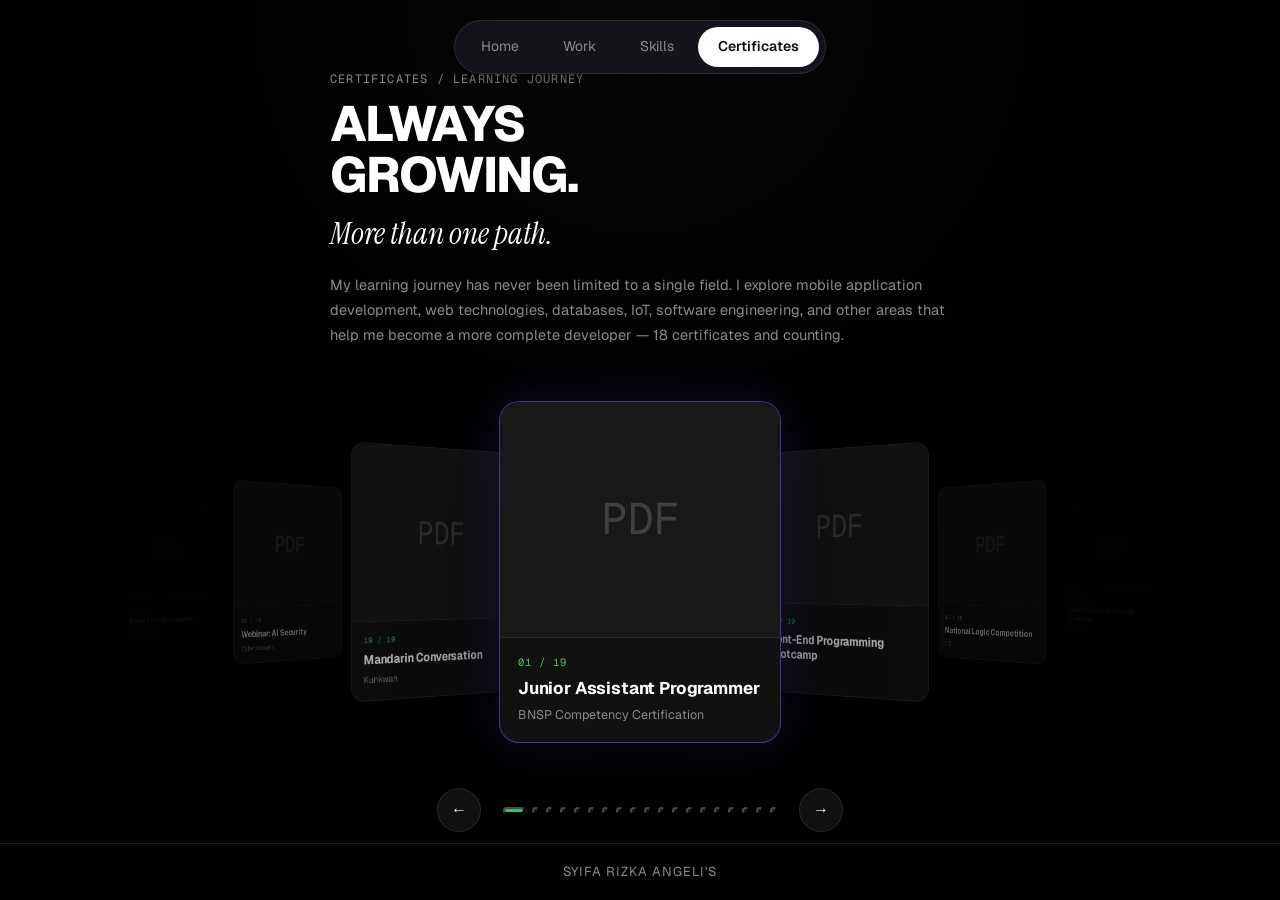
==== commit 5ba937d5: "reset" ====
--- a/certificates.html
+++ b/certificates.html
@@ -26,7 +26,7 @@
     <link rel="stylesheet" href="certificates.css" />
   </head>
 
-  <body>
+  <body class="page-certificates">
     <div class="grain"></div>
 
     <header>
--- a/certificates.css
+++ b/certificates.css
@@ -414,3 +414,84 @@
     transition: opacity 0.3s ease;
   }
 }
+
+/* =========================================================
+   DESKTOP — FIXED, NO PAGE SCROLL
+   The whole page fits inside the viewport; only the
+   carousel itself moves.
+========================================================= */
+
+@media (min-width: 801px) {
+  body.page-certificates {
+    height: 100vh;
+
+    overflow: hidden;
+
+    display: flex;
+
+    flex-direction: column;
+  }
+
+  body.page-certificates .cert-page {
+    flex: 1 1 auto;
+
+    min-height: 0;
+
+    display: flex;
+    flex-direction: column;
+    justify-content: center;
+
+    padding-top: 100px;
+    padding-bottom: 20px;
+
+    overflow: hidden;
+  }
+
+  body.page-certificates .cert-page-header {
+    margin-bottom: clamp(24px, 4vh, 56px);
+  }
+
+  body.page-certificates .cert-page-header .hero-heading {
+    font-size: clamp(38px, 5.5vh, 72px);
+  }
+
+  body.page-certificates .cert-page-header .script {
+    font-size: clamp(22px, 3.4vh, 40px);
+  }
+
+  body.page-certificates .cert-page-lead {
+    margin-top: 16px;
+
+    font-size: 14.5px;
+
+    line-height: 1.7;
+  }
+
+  body.page-certificates .cert-stage {
+    height: clamp(260px, 42vh, 400px);
+
+    perspective: 1400px;
+  }
+
+  body.page-certificates .cert-slide {
+    width: clamp(220px, 22vw, 300px);
+    height: clamp(300px, 38vh, 390px);
+
+    margin-top: calc(clamp(300px, 38vh, 390px) / -2);
+    margin-left: calc(clamp(220px, 22vw, 300px) / -2);
+  }
+
+  body.page-certificates .cert-carousel-controls {
+    margin-top: clamp(20px, 3vh, 40px);
+  }
+
+  body.page-certificates .cert-progress-track {
+    margin-top: clamp(14px, 2vh, 22px);
+  }
+
+  body.page-certificates footer {
+    flex: none;
+
+    padding: 18px 0;
+  }
+}
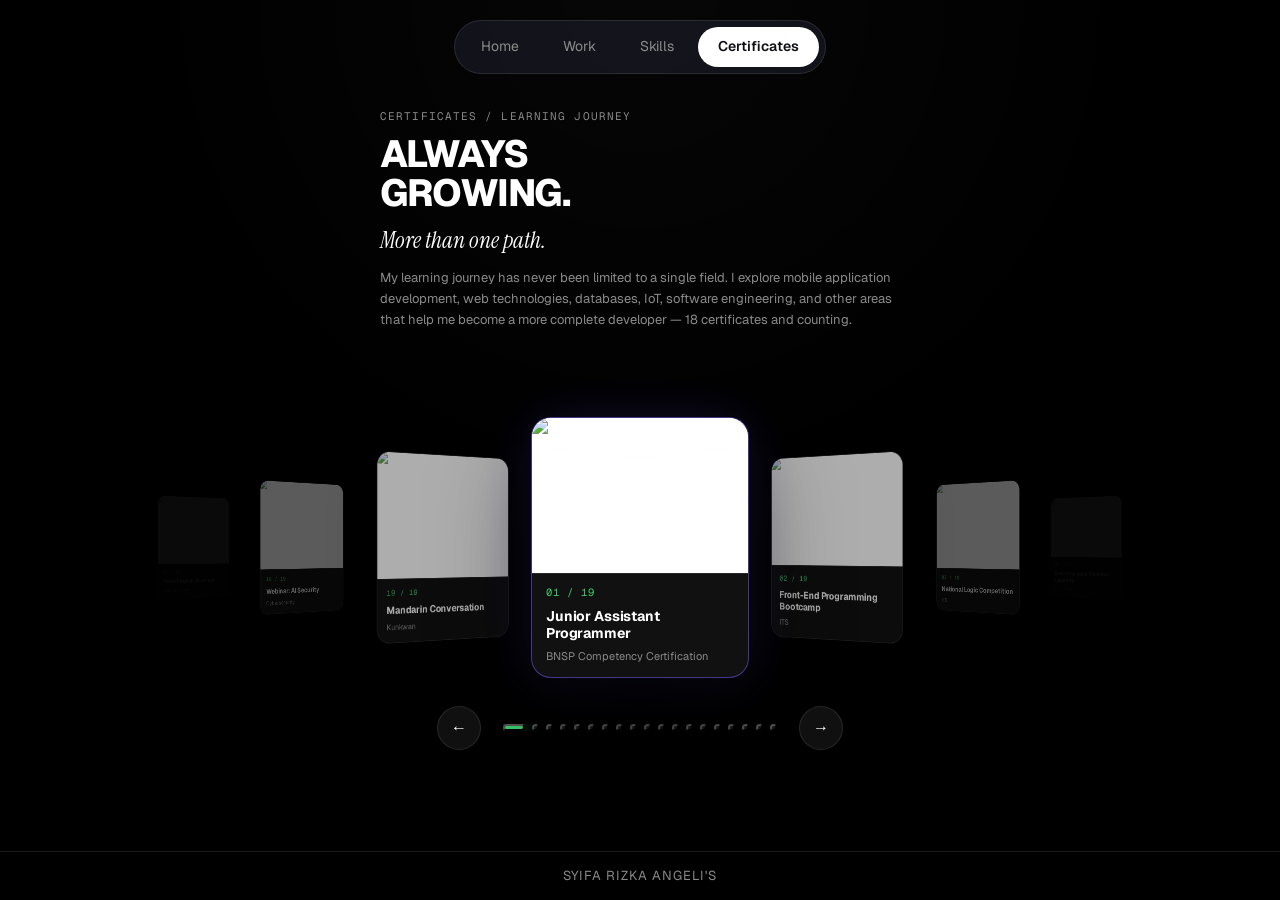
==== commit df683b3e: "ubah semua" ====
--- a/certificates.html
+++ b/certificates.html
@@ -33,8 +33,8 @@
       <nav class="wrap">
         <div class="nav-pill">
           <a href="index.html">Home</a>
-          <a href="index.html#projects">Work</a>
-          <a href="index.html#skills">Skills</a>
+          <a href="work.html">Work</a>
+          <a href="skills.html">Skills</a>
           <a href="certificates.html" class="active">Certificates</a>
         </div>
       </nav>
@@ -100,6 +100,10 @@
       </div>
     </footer>
 
+    <audio id="bgMusic" loop autoplay muted preload="auto">
+      <source src="music.mp3" type="audio/mpeg" />
+    </audio>
+
     <script src="script.js"></script>
     <script src="certificates.js"></script>
   </body>
--- a/style.css
+++ b/style.css
@@ -145,6 +145,18 @@
   padding: 6px;
 
   box-shadow: 0 10px 40px rgba(0, 0, 0, 0.35);
+
+  max-width: calc(100vw - 32px);
+
+  overflow-x: auto;
+
+  scrollbar-width: none;
+
+  -webkit-overflow-scrolling: touch;
+}
+
+.nav-pill::-webkit-scrollbar {
+  display: none;
 }
 
 .nav-pill a {
@@ -155,6 +167,10 @@
   font-size: 14px;
 
   color: var(--text-dim);
+
+  white-space: nowrap;
+
+  flex: none;
 
   transition:
     color 0.2s ease,
@@ -178,9 +194,17 @@
 
 @media (max-width: 650px) {
   .nav-pill a {
-    padding: 8px 11px;
-
-    font-size: 12px;
+    padding: 8px 13px;
+
+    font-size: 11.5px;
+  }
+}
+
+@media (max-width: 380px) {
+  .nav-pill a {
+    padding: 7px 10px;
+
+    font-size: 10.5px;
   }
 }
 
@@ -236,15 +260,40 @@
 
   margin-bottom: 34px;
 
+  box-shadow: 0 0 0 0 rgba(62, 207, 110, 0.45);
+
+  animation: badge-pulse 2.6s ease-out infinite;
+
   transition:
     0.2s border-color,
-    0.2s transform;
+    0.2s transform,
+    0.2s box-shadow;
 }
 
 .hero-badge:hover {
   border-color: var(--accent2);
 
   transform: translateY(-2px);
+
+  animation-play-state: paused;
+
+  box-shadow:
+    0 10px 30px rgba(0, 0, 0, 0.35),
+    0 0 26px rgba(62, 207, 110, 0.45);
+}
+
+@keyframes badge-pulse {
+  0% {
+    box-shadow: 0 0 0 0 rgba(62, 207, 110, 0.45);
+  }
+
+  70% {
+    box-shadow: 0 0 0 14px rgba(62, 207, 110, 0);
+  }
+
+  100% {
+    box-shadow: 0 0 0 0 rgba(62, 207, 110, 0);
+  }
 }
 
 .hero-badge .chevron {
@@ -588,137 +637,174 @@
   }
 }
 
+/* =========================================================
+   14 PROJECTS — ORBITING PLANETS (no card, icon only)
+========================================================= */
+
+.proj-orbit {
+  position: absolute;
+
+  inset: 0;
+
+  transform-origin: 50% 50%;
+
+  transform: rotate(var(--start-angle, 0deg));
+
+  animation: orbit-spin var(--orbit-duration, 100s) linear infinite;
+
+  z-index: 3;
+}
+
+.proj-clock:hover .proj-orbit,
+.proj-clock:hover .clock-mark {
+  animation-play-state: paused;
+}
+
+@keyframes orbit-spin {
+  from {
+    transform: rotate(var(--start-angle, 0deg));
+  }
+
+  to {
+    transform: rotate(calc(var(--start-angle, 0deg) + 360deg));
+  }
+}
+
+@keyframes counter-orbit-spin {
+  from {
+    transform: translate(-50%, -50%) rotate(calc(-1 * var(--start-angle, 0deg)));
+  }
+
+  to {
+    transform: translate(-50%, -50%)
+      rotate(calc(-1 * (var(--start-angle, 0deg) + 360deg)));
+  }
+}
+
 .clock-mark {
   position: absolute;
 
+  top: 6%;
+  left: 50%;
+
   transform: translate(-50%, -50%);
 
-  z-index: 3;
+  animation: counter-orbit-spin var(--orbit-duration, 100s) linear infinite;
 
   display: flex;
 
+  flex-direction: column;
+
   align-items: center;
-  justify-content: center;
-
+
+  gap: 4px;
+
+  text-decoration: none;
+
+  transition: transform 0.25s ease;
+}
+
+.clock-mark .planet-icon {
+  font-size: 26px;
+  line-height: 1;
+
+  filter: drop-shadow(0 4px 10px rgba(0, 0, 0, 0.6));
+
+  transition:
+    filter 0.25s ease,
+    transform 0.25s ease;
+}
+
+.clock-mark .planet-label {
   font-family: "Geist Mono";
 
-  font-size: 11px;
-
-  line-height: 1.3;
+  font-size: 8.5px;
+
+  letter-spacing: 0.02em;
 
   color: var(--text-dim);
 
   text-align: center;
 
-  width: 116px;
-
-  padding: 10px 12px;
-
-  background: var(--surface);
-
-  border: 1px solid var(--line);
-
-  border-radius: var(--radius);
-
-  box-shadow: 0 10px 24px rgba(0, 0, 0, 0.35);
-
-  backdrop-filter: blur(6px);
-
-  transition:
-    0.25s color,
-    0.25s transform,
-    0.25s border-color,
-    0.25s box-shadow,
-    0.25s background;
+  white-space: nowrap;
+
+  text-shadow: 0 2px 8px rgba(0, 0, 0, 0.8);
+
+  transition: color 0.25s ease;
 }
 
 .clock-mark:hover {
+  z-index: 6;
+}
+
+.clock-mark:hover .planet-icon {
+  transform: scale(1.35);
+
+  filter: drop-shadow(0 6px 16px rgba(62, 207, 110, 0.55));
+}
+
+.clock-mark:hover .planet-label {
   color: var(--text);
-
-  background: var(--surface-2);
-
-  border-color: var(--accent2);
-
-  transform: translate(-50%, -50%) scale(1.08);
-
-  box-shadow:
-    0 16px 32px rgba(0, 0, 0, 0.45),
-    0 0 0 1px rgba(62, 207, 110, 0.25),
-    0 0 26px rgba(62, 207, 110, 0.3);
 }
 
 /*
-   14 PROJECT POSITIONS
+   14 ORBIT START ANGLES (evenly spaced, 360/14)
 */
 
-.mark-1 {
-  left: 50%;
-  top: 7%;
-}
-
-.mark-2 {
-  left: 73%;
-  top: 12%;
-}
-
-.mark-3 {
-  left: 88%;
-  top: 28%;
-}
-
-.mark-4 {
-  left: 93%;
-  top: 50%;
-}
-
-.mark-5 {
-  left: 88%;
-  top: 72%;
-}
-
-.mark-6 {
-  left: 73%;
-  top: 88%;
-}
-
-.mark-7 {
-  left: 50%;
-  top: 93%;
-}
-
-.mark-8 {
-  left: 27%;
-  top: 88%;
-}
-
-.mark-9 {
-  left: 12%;
-  top: 72%;
-}
-
-.mark-10 {
-  left: 7%;
-  top: 50%;
-}
-
-.mark-11 {
-  left: 12%;
-  top: 28%;
-}
-
-.mark-12 {
-  left: 27%;
-  top: 12%;
-}
-
-.mark-13 {
-  left: 40%;
-  top: 5%;
-}
-
-.mark-14 {
-  left: 60%;
-  top: 5%;
+.orbit-1 {
+  --start-angle: 0deg;
+}
+
+.orbit-2 {
+  --start-angle: 25.71deg;
+}
+
+.orbit-3 {
+  --start-angle: 51.43deg;
+}
+
+.orbit-4 {
+  --start-angle: 77.14deg;
+}
+
+.orbit-5 {
+  --start-angle: 102.86deg;
+}
+
+.orbit-6 {
+  --start-angle: 128.57deg;
+}
+
+.orbit-7 {
+  --start-angle: 154.29deg;
+}
+
+.orbit-8 {
+  --start-angle: 180deg;
+}
+
+.orbit-9 {
+  --start-angle: 205.71deg;
+}
+
+.orbit-10 {
+  --start-angle: 231.43deg;
+}
+
+.orbit-11 {
+  --start-angle: 257.14deg;
+}
+
+.orbit-12 {
+  --start-angle: 282.86deg;
+}
+
+.orbit-13 {
+  --start-angle: 308.57deg;
+}
+
+.orbit-14 {
+  --start-angle: 334.29deg;
 }
 
 @media (max-width: 800px) {
@@ -741,14 +827,12 @@
     height: 88px;
   }
 
-  .clock-mark {
-    width: 78px;
-
-    padding: 7px 8px;
-
-    font-size: 8.5px;
-
-    border-radius: 10px;
+  .clock-mark .planet-icon {
+    font-size: 19px;
+  }
+
+  .clock-mark .planet-label {
+    font-size: 7px;
   }
 }
 
@@ -1211,26 +1295,11 @@
 
   position: relative;
 
-  cursor: none;
-
-  transition:
-    transform 0.45s cubic-bezier(0.2, 0.8, 0.2, 1),
-    border-color 0.35s ease,
-    box-shadow 0.35s ease;
+  cursor: default;
 }
 
 .cert-item:nth-child(even) .cert-card {
   justify-self: end;
-}
-
-.cert-card:hover {
-  transform: translateY(-8px) rotate(-1deg);
-
-  border-color: rgba(124, 92, 255, 0.5);
-
-  box-shadow:
-    0 30px 80px rgba(0, 0, 0, 0.45),
-    0 0 45px rgba(124, 92, 255, 0.08);
 }
 
 /* =========================================================
@@ -1268,51 +1337,11 @@
 }
 
 /*
-   PDF COVER
+   PDF COVER — decorative only, no click affordance
 */
 
 .cert-overlay {
-  position: absolute;
-
-  inset: 0;
-
-  display: flex;
-
-  align-items: center;
-
-  justify-content: center;
-
-  background: linear-gradient(135deg, rgba(0, 0, 0, 0.12), rgba(0, 0, 0, 0.5));
-
-  opacity: 0;
-
-  transition: opacity 0.3s ease;
-
-  pointer-events: none;
-}
-
-.cert-card:hover .cert-overlay {
-  opacity: 1;
-}
-
-.cert-overlay span {
-  font-family: "Geist Mono";
-
-  font-size: 10px;
-
-  letter-spacing: 0.12em;
-
-  color: #fff;
-
-  background: rgba(0, 0, 0, 0.7);
-
-  border: 1px solid rgba(255, 255, 255, 0.18);
-
-  backdrop-filter: blur(10px);
-
-  padding: 10px 14px;
-
-  border-radius: 100px;
+  display: none;
 }
 
 /* =========================================================
@@ -1358,97 +1387,18 @@
 
   background: var(--surface-2);
 
-  color: var(--text);
+  color: var(--text-dim);
 
   font-size: 12px;
-
-  transition:
-    transform 0.25s ease,
-    background 0.25s ease;
-}
-
-.cert-card:hover .cert-card-bottom span:last-child {
-  transform: rotate(45deg);
-
-  background: var(--accent);
 }
 
 /* =========================================================
    SEE CERT CURSOR
 ========================================================= */
 
-#certCursor {
-  position: fixed;
-
-  left: 0;
-  top: 0;
-
-  width: 82px;
-  height: 82px;
-
-  border-radius: 50%;
-
-  background: #fff;
-
-  color: #000;
-
-  display: flex;
-
-  flex-direction: column;
-
-  align-items: center;
-  justify-content: center;
-
-  pointer-events: none;
-
-  z-index: 9999;
-
-  opacity: 0;
-
-  transform: translate(-50%, -50%) scale(0.5);
-
-  transition:
-    opacity 0.2s ease,
-    transform 0.25s cubic-bezier(0.2, 0.8, 0.2, 1);
-
-  mix-blend-mode: normal;
-}
-
-#certCursor.show {
-  opacity: 1;
-
-  transform: translate(-50%, -50%) scale(1);
-}
-
-#certCursor span {
-  font-family: "Geist Mono";
-
-  font-size: 9px;
-
-  letter-spacing: 0.1em;
-
-  line-height: 1;
-}
-
-#certCursor strong {
-  font-size: 13px;
-
-  line-height: 1;
-
-  margin-top: 4px;
-}
-
-#certCursor.clicked {
-  transform: translate(-50%, -50%) scale(0.8);
-}
-
 @media (max-width: 800px) {
-  #certCursor {
-    display: none;
-  }
-
   .cert-card {
-    cursor: pointer;
+    cursor: default;
   }
 }
 
--- a/certificates.css
+++ b/certificates.css
@@ -125,41 +125,26 @@
 
   flex: 1;
 
-  background: var(--surface-2);
+  background: #fff;
 
   overflow: hidden;
-}
-
-.cert-slide-preview iframe {
-  position: absolute;
-
-  inset: 0;
-
+
+  display: flex;
+
+  align-items: center;
+  justify-content: center;
+}
+
+.cert-slide-preview img {
   width: 100%;
   height: 100%;
 
-  border: none;
-
-  pointer-events: none;
-}
-
-.cert-slide-placeholder {
-  position: absolute;
-
-  inset: 0;
-
-  display: flex;
-
-  align-items: center;
-  justify-content: center;
-
-  font-family: "Geist Mono";
-
-  font-size: 44px;
-
-  color: var(--text-dim);
-
-  opacity: 0.35;
+  object-fit: contain;
+  object-position: center;
+
+  background: #fff;
+
+  display: block;
 }
 
 .cert-slide-overlay {
@@ -439,59 +424,93 @@
 
     display: flex;
     flex-direction: column;
+    justify-content: flex-start;
+
+    padding-top: 108px;
+    padding-bottom: 16px;
+
+    overflow: hidden;
+  }
+
+  body.page-certificates .cert-page-header {
+    flex: none;
+
+    margin-bottom: 0;
+  }
+
+  body.page-certificates .cert-page-header .hero-heading {
+    font-size: clamp(28px, 4.2vh, 52px);
+  }
+
+  body.page-certificates .cert-page-header .script {
+    font-size: clamp(16px, 2.6vh, 28px);
+
+    margin-top: 2px;
+  }
+
+  body.page-certificates .cert-page-header .sec-eyebrow {
+    font-size: 11px;
+  }
+
+  body.page-certificates .cert-page-lead {
+    margin-top: 10px;
+
+    font-size: 13px;
+
+    line-height: 1.6;
+
+    max-width: 520px;
+  }
+
+  body.page-certificates .cert-carousel {
+    flex: 1 1 auto;
+
+    min-height: 0;
+
+    display: flex;
+    flex-direction: column;
     justify-content: center;
 
-    padding-top: 100px;
-    padding-bottom: 20px;
-
     overflow: hidden;
   }
 
-  body.page-certificates .cert-page-header {
-    margin-bottom: clamp(24px, 4vh, 56px);
-  }
-
-  body.page-certificates .cert-page-header .hero-heading {
-    font-size: clamp(38px, 5.5vh, 72px);
-  }
-
-  body.page-certificates .cert-page-header .script {
-    font-size: clamp(22px, 3.4vh, 40px);
-  }
-
-  body.page-certificates .cert-page-lead {
-    margin-top: 16px;
-
-    font-size: 14.5px;
-
-    line-height: 1.7;
-  }
-
   body.page-certificates .cert-stage {
-    height: clamp(260px, 42vh, 400px);
-
-    perspective: 1400px;
+    height: clamp(200px, 32vh, 320px);
+
+    perspective: 1200px;
   }
 
   body.page-certificates .cert-slide {
-    width: clamp(220px, 22vw, 300px);
-    height: clamp(300px, 38vh, 390px);
-
-    margin-top: calc(clamp(300px, 38vh, 390px) / -2);
-    margin-left: calc(clamp(220px, 22vw, 300px) / -2);
+    width: clamp(180px, 17vw, 240px);
+    height: clamp(230px, 29vh, 300px);
+
+    margin-top: calc(clamp(230px, 29vh, 300px) / -2);
+    margin-left: calc(clamp(180px, 17vw, 240px) / -2);
+  }
+
+  body.page-certificates .cert-slide-meta {
+    padding: 10px 14px 12px;
+  }
+
+  body.page-certificates .cert-slide-meta h3 {
+    font-size: 14px;
+  }
+
+  body.page-certificates .cert-slide-meta p {
+    font-size: 11px;
   }
 
   body.page-certificates .cert-carousel-controls {
-    margin-top: clamp(20px, 3vh, 40px);
+    margin-top: clamp(10px, 1.6vh, 24px);
   }
 
   body.page-certificates .cert-progress-track {
-    margin-top: clamp(14px, 2vh, 22px);
+    margin-top: clamp(8px, 1.2vh, 16px);
   }
 
   body.page-certificates footer {
     flex: none;
 
-    padding: 18px 0;
-  }
-}
+    padding: 14px 0;
+  }
+}
